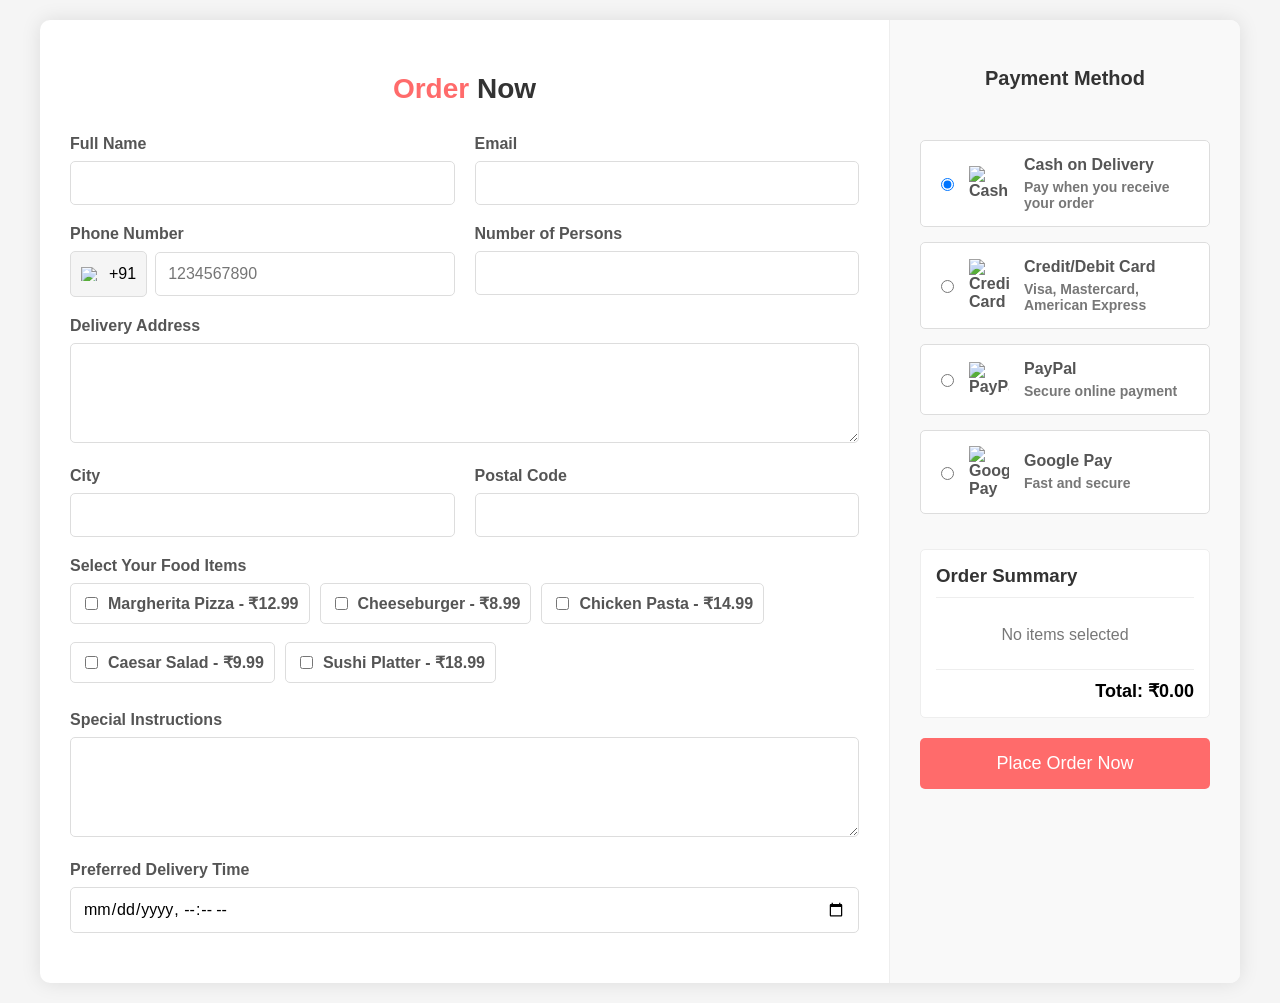
==== assets/order-food.html @ 18b4b3ba "added Order Food page" ====
<!DOCTYPE html>
<html lang="en">
<head>
    <meta charset="UTF-8">
    <meta name="viewport" content="width=device-width, initial-scale=1.0">
    <title>Order Food | Flavour Fusion</title>
    <!-- SweetAlert CSS -->
    <link rel="stylesheet" href="https://cdn.jsdelivr.net/npm/sweetalert2@11/dist/sweetalert2.min.css">
    <!-- <link rel="stylesheet" href="./style.css"> -->
    <style>
        * {
            box-sizing: border-box;
            font-family: 'Arial', sans-serif;
        }
        
        body {
            background-color: #f5f5f5;
            margin: 0;
            padding: 20px;
        }
        
        .order-container {
            display: flex;
            max-width: 1200px;
            margin: 0 auto;
            background: white;
            border-radius: 10px;
            box-shadow: 0 0 20px rgba(0,0,0,0.1);
            overflow: hidden;
        }
        
        .form-section {
            flex: 1;
            padding: 30px;
            border-right: 1px solid #eee;
        }
        
        .payment-section {
            width: 350px;
            padding: 30px;
            background: #f9f9f9;
            display: flex;
            flex-direction: column;
        }
        
        .heading {
            text-align: center;
            color: #333;
            margin-bottom: 30px;
            font-size: 28px;
        }
        
        .heading span {
            color: #ff6b6b;
        }
        
        .input-group {
            margin-bottom: 20px;
        }
        
        label {
            display: block;
            margin-bottom: 8px;
            font-weight: bold;
            color: #555;
        }
        
        input, select, textarea {
            width: 100%;
            padding: 12px;
            border: 1px solid #ddd;
            border-radius: 5px;
            font-size: 16px;
        }
        
        textarea {
            resize: vertical;
            min-height: 100px;
        }
        
        .payment-methods {
            margin-top: 30px;
        }
        
        .payment-title {
            font-size: 20px;
            margin-bottom: 20px;
            color: #333;
            text-align: center;
        }
        
        .payment-option {
            display: flex;
            align-items: center;
            margin-bottom: 15px;
            padding: 15px;
            background: white;
            border-radius: 5px;
            cursor: pointer;
            transition: all 0.3s;
            border: 1px solid #ddd;
        }
        
        .payment-option:hover {
            border-color: #ff6b6b;
        }
        
        .payment-option input {
            width: auto;
            margin-right: 15px;
        }
        
        .payment-logo {
            width: 40px;
            margin-right: 15px;
        }
        
        .payment-details {
            flex: 1;
        }
        
        .payment-name {
            font-weight: bold;
            margin-bottom: 5px;
        }
        
        .payment-desc {
            font-size: 14px;
            color: #777;
        }
        
        .btn-order {
            background: #ff6b6b;
            color: white;
            border: none;
            padding: 15px;
            width: 100%;
            font-size: 18px;
            border-radius: 5px;
            cursor: pointer;
            margin-top: 20px;
            transition: background 0.3s;
        }
        
        .btn-order:hover {
            background: #ff5252;
        }
        
        .form-row {
            display: flex;
            gap: 20px;
        }
        
        .form-row .input-group {
            flex: 1;
        }
        
        .input-group .phone-input-container {
            display: flex;
            align-items: center;
            gap: 8px;
        }

        .input-group .country-code {
            display: flex;
            align-items: center;
            background: #f5f5f5;
            border: 1px solid #ddd;
            border-radius: 5px;
            padding: 0 10px;
            height: 46px;
        }

        .input-group .country-code img {
            width: 20px;
            height: 14px;
            margin-right: 8px;
        }

        .input-group .country-code span {
            font-size: 16px;
        }

        .input-group input[type="tel"] {
            flex: 1;
            padding-left: 12px;
        }
        
        /* Food selection styles */
        .food-options {
            display: flex;
            flex-wrap: wrap;
            gap: 10px;
            margin-bottom: 20px;
        }
        
        .food-item {
            display: flex;
            align-items: center;
            padding: 10px;
            border: 1px solid #ddd;
            border-radius: 5px;
            cursor: pointer;
            transition: all 0.3s;
        }
        
        .food-item:hover {
            border-color: #ff6b6b;
        }
        
        .food-item.selected {
            background-color: #ffebee;
            border-color: #ff6b6b;
        }
        
        .food-item input {
            width: auto;
            margin-right: 10px;
        }
        
        /* Order summary styles */
        .order-summary {
            margin-top: 20px;
            padding: 15px;
            background: white;
            border-radius: 5px;
            border: 1px solid #eee;
        }
        
        .order-summary h3 {
            margin-top: 0;
            color: #333;
            border-bottom: 1px solid #eee;
            padding-bottom: 10px;
        }
        
        .selected-items {
            max-height: 200px;
            overflow-y: auto;
            margin-bottom: 15px;
        }
        
        .selected-item {
            display: flex;
            justify-content: space-between;
            padding: 8px 0;
            border-bottom: 1px dashed #eee;
        }
        
        .total-amount {
            font-weight: bold;
            font-size: 18px;
            text-align: right;
            margin-top: 15px;
            padding-top: 10px;
            border-top: 1px solid #eee;
        }
        
        .no-items {
            color: #777;
            text-align: center;
            padding: 10px;
        }
    </style>
</head>
<body>
    <section class="order" id="order">
        <div class="order-container">
            <!-- Left Side - Order Form -->
            <div class="form-section">
                <h1 class="heading"><span>Order</span> Now</h1>
                
                <form id="orderForm">
                    <div class="form-row">
                        <div class="input-group">
                            <label for="name">Full Name</label>
                            <input type="text" id="name" name="name" required>
                        </div>
                        <div class="input-group">
                            <label for="email">Email</label>
                            <input type="email" id="email" name="email" required>
                        </div>
                    </div>
                    
                    <div class="form-row">
                        <div class="input-group">
                            <label for="phone">Phone Number</label>
                            <div style="display: flex; align-items: center; gap: 8px;">
                                <div style="display: flex; align-items: center; background: #f5f5f5; border: 1px solid #ddd; border-radius: 5px; padding: 0 10px; height: 46px;">
                                    <img src="https://upload.wikimedia.org/wikipedia/en/thumb/4/41/Flag_of_India.svg/125px-Flag_of_India.svg.png" 
                                         alt="India Flag" 
                                         style="width: 20px; height: 14px; margin-right: 8px;">
                                    <span style="font-size: 16px;">+91</span>
                                </div>
                                <input type="tel" 
                                       id="phone" 
                                       name="phone" 
                                       pattern="[0-9]{10}" 
                                       maxlength="10" 
                                       required 
                                       style="flex: 1; padding-left: 12px;"
                                       placeholder="1234567890">
                            </div>
                        </div>
                        <div class="input-group">
                            <label for="persons">Number of Persons</label>
                            <input type="number" id="persons" name="persons" min="1" required>
                        </div>
                    </div>
                    
                    <div class="input-group">
                        <label for="address">Delivery Address</label>
                        <textarea id="address" name="address" required></textarea>
                    </div>
                    
                    <div class="form-row">
                        <div class="input-group">
                            <label for="city">City</label>
                            <input type="text" id="city" name="city" required>
                        </div>
                        <div class="input-group">
                            <label for="postal_code">Postal Code</label>
                            <input type="text" id="postal_code" name="postal_code" maxlength="6" required>
                        </div>
                    </div>
                    
                    <div class="input-group">
                        <label>Select Your Food Items</label>
                        <div class="food-options">
                            <label class="food-item">
                                <input type="checkbox" name="food" value="Margherita Pizza" data-price="12.99">
                                Margherita Pizza - ₹12.99
                            </label>
                            <label class="food-item">
                                <input type="checkbox" name="food" value="Cheeseburger" data-price="8.99">
                                Cheeseburger - ₹8.99
                            </label>
                            <label class="food-item">
                                <input type="checkbox" name="food" value="Chicken Pasta" data-price="14.99">
                                Chicken Pasta - ₹14.99
                            </label>
                            <label class="food-item">
                                <input type="checkbox" name="food" value="Caesar Salad" data-price="9.99">
                                Caesar Salad - ₹9.99
                            </label>
                            <label class="food-item">
                                <input type="checkbox" name="food" value="Sushi Platter" data-price="18.99">
                                Sushi Platter - ₹18.99
                            </label>
                        </div>
                    </div>
                    
                    <div class="input-group">
                        <label for="instructions">Special Instructions</label>
                        <textarea id="instructions" name="instructions"></textarea>
                    </div>
                    
                    <div class="input-group">
                        <label for="delivery_time">Preferred Delivery Time</label>
                        <input type="datetime-local" id="delivery_time" name="delivery_time" required>
                    </div>
                </form>
            </div>
            
            <!-- Right Side - Payment Options and Order Summary -->
            <div class="payment-section">
                <h2 class="payment-title">Payment Method</h2>
                
                <div class="payment-methods">
                    <label class="payment-option">
                        <input type="radio" name="payment" value="cash" checked>
                        <img src="https://cdn-icons-png.flaticon.com/512/270/270848.png" alt="Cash" class="payment-logo">
                        <div class="payment-details">
                            <div class="payment-name">Cash on Delivery</div>
                            <div class="payment-desc">Pay when you receive your order</div>
                        </div>
                    </label>
                    
                    <label class="payment-option">
                        <input type="radio" name="payment" value="credit_card">
                        <img src="https://cdn-icons-png.flaticon.com/512/179/179457.png" alt="Credit Card" class="payment-logo">
                        <div class="payment-details">
                            <div class="payment-name">Credit/Debit Card</div>
                            <div class="payment-desc">Visa, Mastercard, American Express</div>
                        </div>
                    </label>
                    
                    <label class="payment-option">
                        <input type="radio" name="payment" value="paypal">
                        <img src="https://cdn-icons-png.flaticon.com/512/174/174861.png" alt="PayPal" class="payment-logo">
                        <div class="payment-details">
                            <div class="payment-name">PayPal</div>
                            <div class="payment-desc">Secure online payment</div>
                        </div>
                    </label>
                    
                    <label class="payment-option">
                        <input type="radio" name="payment" value="google_pay">
                        <img src="https://cdn-icons-png.flaticon.com/512/2504/2504739.png" alt="Google Pay" class="payment-logo">
                        <div class="payment-details">
                            <div class="payment-name">Google Pay</div>
                            <div class="payment-desc">Fast and secure</div>
                        </div>
                    </label>
                </div>
                
                <!-- Order Summary -->
                <div class="order-summary">
                    <h3>Order Summary</h3>
                    <div class="selected-items" id="selectedItems">
                        <div class="no-items">No items selected</div>
                    </div>
                    <div class="total-amount" id="totalAmount">
                        Total: ₹0.00
                    </div>
                </div>
                
                <button type="button" class="btn-order" onclick="placeOrder()">Place Order Now</button>
            </div>
        </div>
    </section>

    <!-- SweetAlert JS -->
    <script src="https://cdn.jsdelivr.net/npm/sweetalert2@11"></script>
    <script>
        // Update order summary when food items are selected
        document.querySelectorAll('.food-item input[type="checkbox"]').forEach(checkbox => {
            checkbox.addEventListener('change', updateOrderSummary);
        });
        
        function updateOrderSummary() {
            const selectedItemsContainer = document.getElementById('selectedItems');
            const totalAmountElement = document.getElementById('totalAmount');
            
            // Get all selected food items
            const selectedItems = Array.from(document.querySelectorAll('.food-item input[type="checkbox"]:checked'));
            
            if (selectedItems.length === 0) {
                selectedItemsContainer.innerHTML = '<div class="no-items">No items selected</div>';
                totalAmountElement.textContent = 'Total: ₹0.00';
                return;
            }
            
            let total = 0;
            let itemsHTML = '';
            
            selectedItems.forEach(item => {
                const itemName = item.value;
                const itemPrice = parseFloat(item.dataset.price);
                total += itemPrice;
                
                itemsHTML += `
                    <div class="selected-item">
                        <span>${itemName}</span>
                        <span>₹${itemPrice.toFixed(2)}</span>
                    </div>
                `;
            });
            
            selectedItemsContainer.innerHTML = itemsHTML;
            totalAmountElement.textContent = `Total: ₹${total.toFixed(2)}`;
        }
        
        function placeOrder() {
            // Validate form
            const form = document.getElementById('orderForm');
            const selectedItems = Array.from(document.querySelectorAll('.food-item input[type="checkbox"]:checked'));
            
            if (!form.checkValidity()) {
                Swal.fire({
                    title: 'Oops...',
                    text: 'Please fill in all required fields!',
                    icon: 'error'
                });
                return;
            }
            
            if (selectedItems.length === 0) {
                Swal.fire({
                    title: 'Oops...',
                    text: 'Please select at least one food item!',
                    icon: 'error'
                });
                return;
            }
            
            // Get order details for confirmation
            const orderDetails = selectedItems.map(item => {
                return `${item.value} (₹${item.dataset.price})`;
            }).join('\n');
            
            const totalAmount = selectedItems.reduce((sum, item) => sum + parseFloat(item.dataset.price), 0);
            
            // Show order confirmation
            Swal.fire({
                title: 'Confirm Your Order',
                html: `<strong>Selected Items:</strong><br>${orderDetails.replace(/\n/g, '<br>')}<br><br>
                      <strong>Total Amount:</strong> ₹${totalAmount.toFixed(2)}`,
                icon: 'question',
                showCancelButton: true,
                confirmButtonText: 'Confirm Order',
                cancelButtonText: 'Cancel'
            }).then((result) => {
                if (result.isConfirmed) {
                    // If confirmed, show success message
                    Swal.fire({
                        title: 'Order Placed!',
                        text: 'Your order has been placed successfully!',
                        icon: 'success',
                        confirmButtonText: 'Great!'
                    }).then(() => {
                        // Reset form after successful order
                        form.reset();
                        document.querySelector('input[name="payment"][value="cash"]').checked = true;
                        // Clear selected items
                        document.querySelectorAll('.food-item input[type="checkbox"]').forEach(checkbox => {
                            checkbox.checked = false;
                        });
                        updateOrderSummary();
                    });
                }
            });
        }
    </script>
</body>
</html>
---- assets/style.css ----
@import url('https://fonts.googleapis.com/css2?family=Nunito:wght@200;300;400;600;700&display=swap');

:root {
    --red: #ff3838;

}

* {
    font-family: 'Nunito', sans-serif;
    margin: 0;
    padding: 0;
    box-sizing: border-box;
    outline: none;
    border: none;
    text-decoration: none;
    text-transform: capitalize;
    transition: all .2s linear;
}

*::selection {
    background: var(--red);
    color: #fff;
}

html {
    font-size: 62.5%;
    overflow-x: hidden;
    scroll-behavior: smooth;
    scroll-padding-top: 6rem;
}

body {
    background: #f7f7f7;

}

section {
    padding: 2rem 9%;
}

.heading {
    text-align: center;
    font-size: 3.5rem;
    padding: 1rem;
    color: #666;
}

.heading span {
    color: var(--red);
}

header {
    position: fixed;
    top: 0;
    left: 0;
    right: 0;
    z-index: 1000;
    display: flex;
    align-items: center;
    justify-content: space-between;
    background: #fff;
    padding: 2rem 9%;
    box-shadow: 0 .5rem 1rem rgba(0, 0, 0, 0.1);
}

.btn {
    display: inline-block;
    padding: .8rem 3rem;
    border: .2rem solid var(--red);
    color: var(--red);
    cursor: pointer;
    font-size: 1.7rem;
    border-radius: .5rem;
    position: relative;
    overflow: hidden;
    z-index: 0;
    margin-top: 1rem;
}

.btn::before {
    content: '';
    position: absolute;
    top: 0;
    right: 0;
    width: 0%;
    height: 100%;
    background: var(--red);
    transition: .3s linear;
    z-index: -1;
}

.btn:hover::before {
    width: 100%;
    left: 0;

}

.btn:hover {
    color: #fff;
}

.btn0 {
    display: inline-block;
    padding: 10px 20px;
    font-size: 16px;
    font-weight: bold;
    text-decoration: none;
    color: #ffffff;
    background-color: #ff3838;
    border: 2px solid #ff3838;
    border-radius: 5px;
}

header .logo {
    font-size: 2.5rem;
    font-weight: bolder;
    color: #666;
}

header .logo i {
    padding-right: .5rem;
    color: var(--red);
}

header .navbar a {
    font-size: 2rem;
    margin-left: 2rem;
    color: #666;
}

header .navbar a:hover {
    color: var(--red);
}

#menu-bar {
    font-size: 3rem;
    cursor: pointer;
    color: #666;
    border: .1rem solid #666;
    border-radius: .3rem;
    padding: .5rem 1.5rem;
    display: none;
}

.home {
    display: flex;
    flex-wrap: wrap;
    gap: 1.5rem;
    min-height: 100vh;
    align-items: center;
    background: url(images/home-bg.jpg) no-repeat;
    background-size: cover;
    background-position: center;
}

.home .content {
    flex: 1 1 40rem;
    padding-top: 6.5rem;
}

.home .image {
    flex: 1 1 40rem;
}

.home .image img {
    width: 100%;
    animation: float 3s linear infinite;
}

.home .content h3 {
    font-size: 5rem;
    color: #333;
}

.home .content p {
    font-size: 1.7rem;
    color: #666;
    padding: 1rem 0;
}

.speciality .box-container {
    display: flex;
    flex-wrap: wrap;
    gap: 1.5rem;
}

.speciality .box-container .box {
    flex: 1 1 40rem;
    position: relative;
    overflow: hidden;
    box-shadow: 0 .5rem 1rem rgba(0, 0, 0, .1);
    border: .1rem solid rgba(0, 0, 0, .3);
    cursor: pointer;
    border-radius: .5rem;
}

.speciality .box-container .box .image {
    height: 100%;
    width: 100%;
    object-fit: cover;
    position: absolute;
    top: -100%;
    left: 0;
}

.speciality .box-container .box .content {
    text-align: center;
    background: #fff;
    padding: 2rem;
}

.speciality .box-container .box .content img {
    margin: 1.5rem 0;
}

.speciality .box-container .box .content h3 {
    font-size: 2.5rem;
    color: #333;
}

.speciality .box-container .box .content p {
    font-size: 1.6rem;
    color: #666;
    padding: 1rem 0;
}

.speciality .box-container .box:hover .image {
    top: 0;
}

.speciality .box-container .box:hover .content {
    transform: translateY(100%);
}

.popular .box-container {
    display: flex;
    flex-wrap: wrap;
    gap: 1.5rem;
}

.popular .box-container .box {
    padding: 2rem;
    background: #fff;
    box-shadow: 0 .5rem 1rem rgba(0, 0, 0, 0.1);
    border: .1rem solid rgba(0, 0, 0, .3);
    border-radius: .5rem;
    text-align: center;
    flex: 1 1 40rem;
    position: relative;

}

.popular .box-container .box img {
    height: 25rem;
    object-fit: cover;
    width: 100%;
    border-radius: .5rem;
}

.popular .box-container .box .price {
    position: absolute;
    top: 3rem;
    left: 3rem;
    background: var(--red);
    color: #fff;
    font-size: 2rem;
    padding: .5rem 1rem;
    border-radius: .5rem;
}

.popular .box-container .box h3 {
    color: #333;
    font-size: 2.5rem;
    padding-top: 1rem;
}

.popular .box-container .box .stars i {
    color: gold;
    font-size: 1.7rem;
    padding: 1rem .1rem;
}

.steps {
    display: flex;
    flex-wrap: wrap;
    gap: 1.5rem;
    padding: 1rem;
}

.steps .box {
    flex: 1 1 25rem;
    padding: 1rem;
    text-align: center;

}

.steps .box img {
    border-radius: 50%;
    border: 1rem solid #fff;
    box-shadow: 0 .5rem 1rem rgba(0, 0, 0, 0.1);
}

.steps .box h3 {
    font-size: 3rem;
    color: #333;
    padding: 1rem;
}

.gallery .box-container {
    display: flex;
    flex-wrap: wrap;
    gap: 1.5rem;
}

.gallery .box-container .box {
    height: 25rem;
    flex: 1 1 40rem;
    border: 1rem solid #fff;
    box-shadow: 0 .5rem 1rem rgba(0, 0, 0, 0.1);
    border-radius: .5rem;
    position: relative;
    overflow: hidden;
}

.gallery .box-container .box img {
    height: 100%;
    width: 100%;
    object-fit: cover;
}

.gallery .box-container .box .content {
    position: absolute;
    top: -100%;
    left: 0;
    height: 100%;
    width: 100%;
    background: rgba(225, 225, 225, .9);
    padding: 2rem;
    padding-top: 5rem;
    text-align: center;

}

.gallery .box-container .box .content h3 {
    font-size: 2.5rem;
    color: #333;
}

.gallery .box-container .box .content p {
    font-size: 1.5rem;
    color: #666;
    padding: 1rem 0;
}

.gallery .box-container .box:hover .content {
    top: 0;
}

.review .box-container {
    display: flex;
    flex-wrap: wrap;
    gap: 1.5rem;
}

.review .box-container .box {
    text-align: center;
    padding: 2rem;
    border: 1rem solid #fff;
    box-shadow: 0 .5rem 1rem rgba(0, 0, 0, .3);
    border-radius: .5rem;
    flex: 1 1 30rem;
    background: #045372;
    margin-top: 6rem;

}

.review .box-container .box img {
    height: 12rem;
    width: 12rem;
    border-radius: 50%;
    border: 1rem solid #fff;
    margin-top: -8rem;
    object-fit: cover;
}

.review .box-container .box h3 {
    font-size: 2.5rem;
    color: #fff;
    padding: .5rem 0;
}

.review .box-container .box .stars i {
    font-size: 2rem;
    color: var(--red);
    padding: .5rem 0;
}

.review .box-container .box p {
    font-size: 1.7rem;
    color: #eee;
    padding: 1rem 0;
}

.order .row {
    display: flex;
    justify-content: center; /* This centers the form-container horizontally */
    padding: 2rem;
}

.form-container {
    width: 100%;
    max-width: 1000px; /* Same as your original width */
    box-shadow: 0 .5rem 1rem rgba(0, 0, 0, 0.1);
    background: #fff;
    padding: 1.5rem;
    border-radius: .5rem;
}

.order .row form {
    width: 100%;
}

.order .row form .inputBox {
    display: flex;
    justify-content: space-between;
    flex-wrap: wrap;
    /* gap: 1.5rem; Better than margin for spacing */
}

.order .row form .inputBox input,
.order .row form textarea {
    padding: 1rem;
    margin: 1rem 0;
    font-size: 1.7rem;
    color: #333;
    text-transform: none;
    border: .1rem solid rgba(0, 0, 0, .3);
    border-radius: .5rem;
    width: 100%;
}

.order .row form textarea {
    resize: none;
    height: 15rem;
}

.order .row form .btn0 {
    cursor: pointer;
    display: block; /* Makes the button a block element */
    margin: 20px auto 0; /* Centers the button horizontally */
    width: 240px;
    padding: 1rem;
}

/* Existing styles... */

.order .row form .inputBox select.food-select {
    padding: 1rem;
    margin: 1rem 0;
    font-size: 1.7rem;
    color: #333;
    border: .1rem solid rgba(0, 0, 0, .3);
    border-radius: .5rem;
    width: 100%;
}

.order .row form .payment-method {
    margin: 1.5rem 0;
}

.order .row form .payment-method h3 {
    font-size: 1.8rem;
    margin-bottom: 1rem;
    color: #333;
}

.order .row form .payment-method label {
    display: block;
    margin: 0.8rem 0;
    font-size: 1.6rem;
    cursor: pointer;
}

.order .row form .payment-method input[type="radio"] {
    margin-right: 1rem;
}

.order .row form input[type="datetime-local"] {
    padding: 1rem;
    margin: 1rem 0;
    font-size: 1.7rem;
    color: #333;
    border: .1rem solid rgba(0, 0, 0, .3);
    border-radius: .5rem;
    width: 100%;
}

/* Keep your existing button styles */

.footer {
    background-color: #f8f9fa;
    color: #333;
    padding: 50px 0;
    font-family: Arial, sans-serif;
}

.footer .credit {
    padding: 2.5rem 1rem;
    color: #000000;
    font-weight: normal;
    font-size: 2rem;
    text-align: center;
}

.footer .credit span {
    color: #0e21ce;
}

.container {
    display: flex;
    justify-content: space-around;
    max-width: 1200px;
    margin: 0 auto;
    margin-bottom: 20px;
}

.footer-content {
    flex: 1;
    padding: 0 20px;
    text-decoration: none;
}

.footer-content h3 {
    font-size: 20px;
    margin-bottom: 20px;
}

.footer-content ul {
    list-style: none;
    padding: 0;
}

.footer-content ul li {
    font-size: 16px;
    margin-bottom: 10px;
}

.footer-content ul li a {
    text-decoration: none;
    color: #333;
    transition: color 0.3s ease;
}

.footer-content ul li a:hover {
    color: #ff3838;
}

.social-icons {
    display: flex;
    padding: 0;
    justify-content: space-between; 
}
.social-icons li {
    margin-right: 10px;
    list-style: none; 
}

.social-icons a {
    color: #333;
    font-size: 24px;
    text-decoration: none;
    transition: color 0.3s ease;
}

.social-icons a:hover {
    color: #ff3838;
}

#scroll-top {
    position: fixed;
    top: -120%;
    right: 2rem;
    padding: .5rem 1.5rem;
    font-size: 4rem;
    background: var(--red);
    color: #ffffff;
    border-radius: .5rem;
    transition: .5s linear;
    z-index: 1000;
}

#scroll-top.active {
    top: calc(100% - 12rem);
}

.loader-container {
    position: fixed;
    top: 0;
    left: 0;
    z-index: 10000;
    background: #fff;
    display: flex;
    align-items: center;
    justify-content: center;
    height: 100%;
    width: 100%;
}

.loader-container.fade-out {
    top: -120%;
}

@keyframes float {

    0%,
    100% {
        transform: translateY(0rem);
    }

    50% {
        transform: translateY(3rem);
    }
}
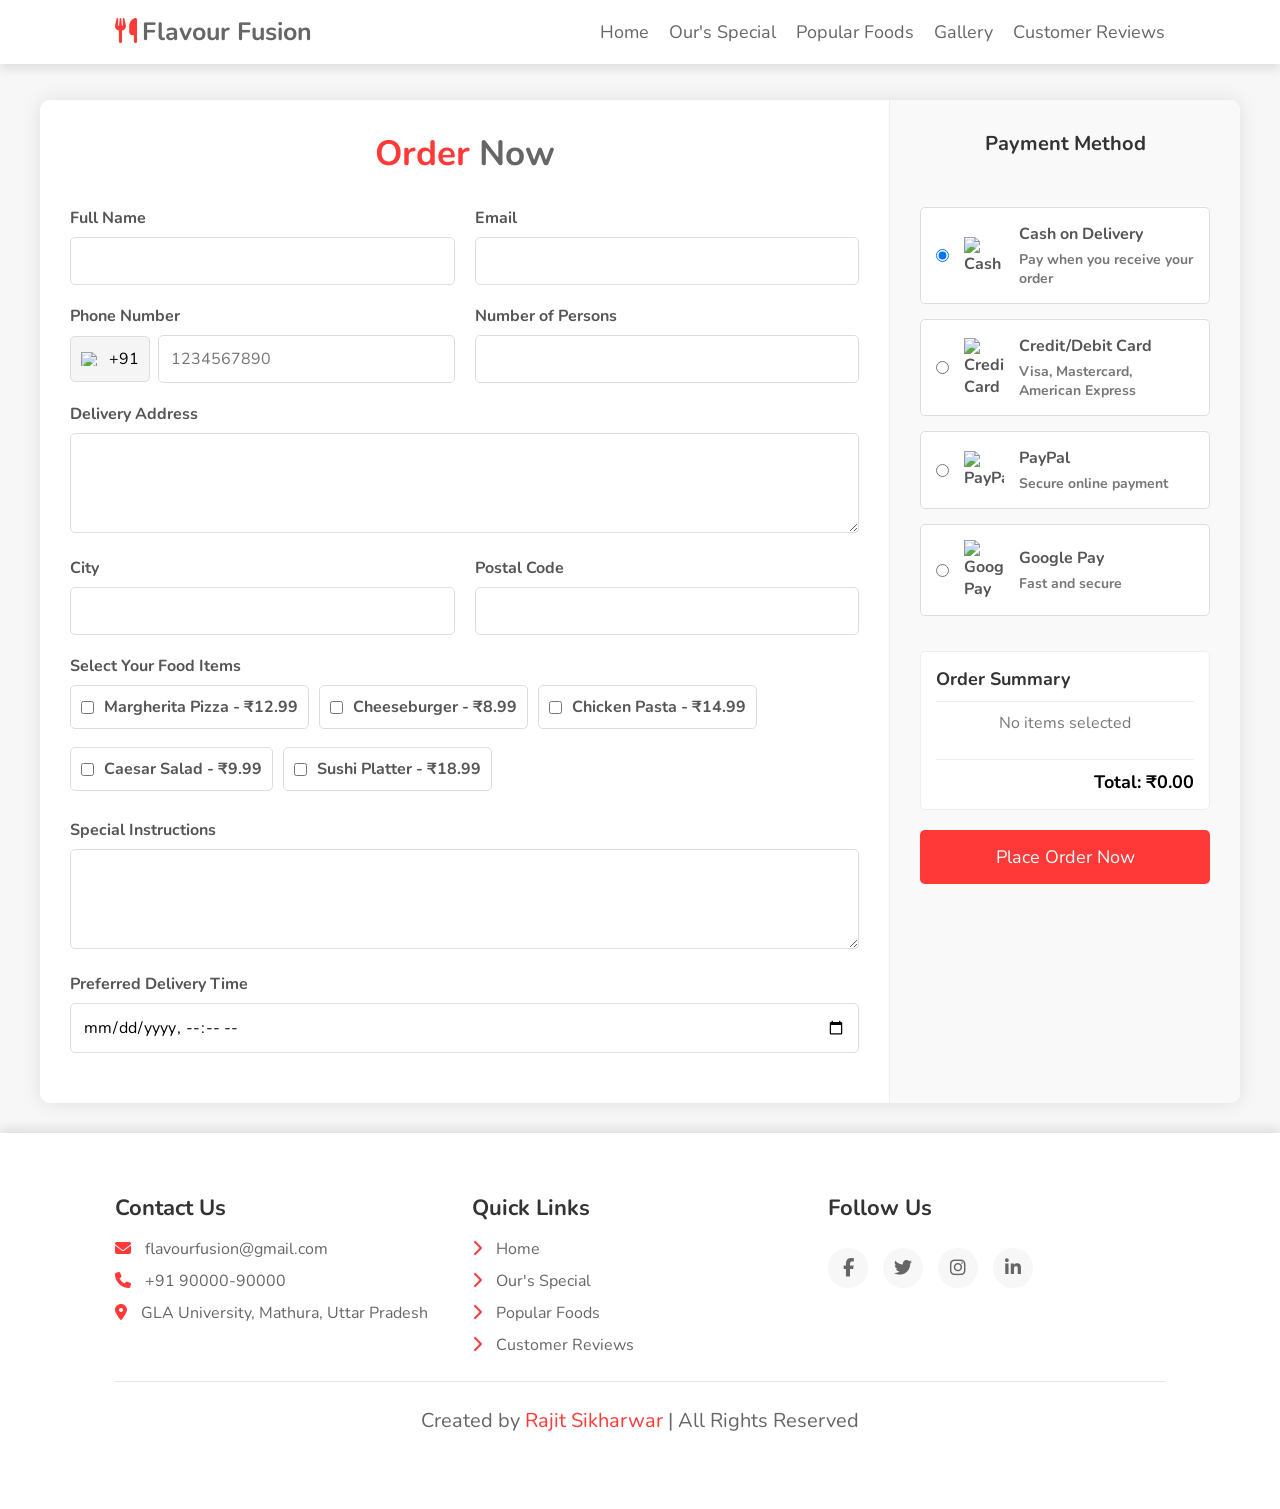
==== commit 3972629c: "updated Order Food page" ====
--- a/assets/order-food.html
+++ b/assets/order-food.html
@@ -6,264 +6,23 @@
     <title>Order Food | Flavour Fusion</title>
     <!-- SweetAlert CSS -->
     <link rel="stylesheet" href="https://cdn.jsdelivr.net/npm/sweetalert2@11/dist/sweetalert2.min.css">
-    <!-- <link rel="stylesheet" href="./style.css"> -->
-    <style>
-        * {
-            box-sizing: border-box;
-            font-family: 'Arial', sans-serif;
-        }
-        
-        body {
-            background-color: #f5f5f5;
-            margin: 0;
-            padding: 20px;
-        }
-        
-        .order-container {
-            display: flex;
-            max-width: 1200px;
-            margin: 0 auto;
-            background: white;
-            border-radius: 10px;
-            box-shadow: 0 0 20px rgba(0,0,0,0.1);
-            overflow: hidden;
-        }
-        
-        .form-section {
-            flex: 1;
-            padding: 30px;
-            border-right: 1px solid #eee;
-        }
-        
-        .payment-section {
-            width: 350px;
-            padding: 30px;
-            background: #f9f9f9;
-            display: flex;
-            flex-direction: column;
-        }
-        
-        .heading {
-            text-align: center;
-            color: #333;
-            margin-bottom: 30px;
-            font-size: 28px;
-        }
-        
-        .heading span {
-            color: #ff6b6b;
-        }
-        
-        .input-group {
-            margin-bottom: 20px;
-        }
-        
-        label {
-            display: block;
-            margin-bottom: 8px;
-            font-weight: bold;
-            color: #555;
-        }
-        
-        input, select, textarea {
-            width: 100%;
-            padding: 12px;
-            border: 1px solid #ddd;
-            border-radius: 5px;
-            font-size: 16px;
-        }
-        
-        textarea {
-            resize: vertical;
-            min-height: 100px;
-        }
-        
-        .payment-methods {
-            margin-top: 30px;
-        }
-        
-        .payment-title {
-            font-size: 20px;
-            margin-bottom: 20px;
-            color: #333;
-            text-align: center;
-        }
-        
-        .payment-option {
-            display: flex;
-            align-items: center;
-            margin-bottom: 15px;
-            padding: 15px;
-            background: white;
-            border-radius: 5px;
-            cursor: pointer;
-            transition: all 0.3s;
-            border: 1px solid #ddd;
-        }
-        
-        .payment-option:hover {
-            border-color: #ff6b6b;
-        }
-        
-        .payment-option input {
-            width: auto;
-            margin-right: 15px;
-        }
-        
-        .payment-logo {
-            width: 40px;
-            margin-right: 15px;
-        }
-        
-        .payment-details {
-            flex: 1;
-        }
-        
-        .payment-name {
-            font-weight: bold;
-            margin-bottom: 5px;
-        }
-        
-        .payment-desc {
-            font-size: 14px;
-            color: #777;
-        }
-        
-        .btn-order {
-            background: #ff6b6b;
-            color: white;
-            border: none;
-            padding: 15px;
-            width: 100%;
-            font-size: 18px;
-            border-radius: 5px;
-            cursor: pointer;
-            margin-top: 20px;
-            transition: background 0.3s;
-        }
-        
-        .btn-order:hover {
-            background: #ff5252;
-        }
-        
-        .form-row {
-            display: flex;
-            gap: 20px;
-        }
-        
-        .form-row .input-group {
-            flex: 1;
-        }
-        
-        .input-group .phone-input-container {
-            display: flex;
-            align-items: center;
-            gap: 8px;
-        }
-
-        .input-group .country-code {
-            display: flex;
-            align-items: center;
-            background: #f5f5f5;
-            border: 1px solid #ddd;
-            border-radius: 5px;
-            padding: 0 10px;
-            height: 46px;
-        }
-
-        .input-group .country-code img {
-            width: 20px;
-            height: 14px;
-            margin-right: 8px;
-        }
-
-        .input-group .country-code span {
-            font-size: 16px;
-        }
-
-        .input-group input[type="tel"] {
-            flex: 1;
-            padding-left: 12px;
-        }
-        
-        /* Food selection styles */
-        .food-options {
-            display: flex;
-            flex-wrap: wrap;
-            gap: 10px;
-            margin-bottom: 20px;
-        }
-        
-        .food-item {
-            display: flex;
-            align-items: center;
-            padding: 10px;
-            border: 1px solid #ddd;
-            border-radius: 5px;
-            cursor: pointer;
-            transition: all 0.3s;
-        }
-        
-        .food-item:hover {
-            border-color: #ff6b6b;
-        }
-        
-        .food-item.selected {
-            background-color: #ffebee;
-            border-color: #ff6b6b;
-        }
-        
-        .food-item input {
-            width: auto;
-            margin-right: 10px;
-        }
-        
-        /* Order summary styles */
-        .order-summary {
-            margin-top: 20px;
-            padding: 15px;
-            background: white;
-            border-radius: 5px;
-            border: 1px solid #eee;
-        }
-        
-        .order-summary h3 {
-            margin-top: 0;
-            color: #333;
-            border-bottom: 1px solid #eee;
-            padding-bottom: 10px;
-        }
-        
-        .selected-items {
-            max-height: 200px;
-            overflow-y: auto;
-            margin-bottom: 15px;
-        }
-        
-        .selected-item {
-            display: flex;
-            justify-content: space-between;
-            padding: 8px 0;
-            border-bottom: 1px dashed #eee;
-        }
-        
-        .total-amount {
-            font-weight: bold;
-            font-size: 18px;
-            text-align: right;
-            margin-top: 15px;
-            padding-top: 10px;
-            border-top: 1px solid #eee;
-        }
-        
-        .no-items {
-            color: #777;
-            text-align: center;
-            padding: 10px;
-        }
-    </style>
+    <link rel="stylesheet" href="https://use.fontawesome.com/releases/v5.15.4/css/all.css"
+        integrity="sha384-DyZ88mC6Up2uqS4h/KRgHuoeGwBcD4Ng9SiP4dIRy0EXTlnuz47vAwmeGwVChigm" crossorigin="anonymous">
+    <link rel="stylesheet" href="./order-food.css">
 </head>
 <body>
+    <!-- Header -->
+    <header>
+        <a href="#" class="logo"><i class="fas fa-utensils"></i>Flavour Fusion</a>
+        <nav class="navbar">
+            <a href="/">home</a>
+            <a href="../index.html#speciality">our's special</a>
+            <a href="../index.html#popular">popular foods</a>
+            <a href="../index.html#gallery">gallery</a>
+            <a href="../index.html#review">customer reviews</a>
+        </nav>
+    </header>
+
     <section class="order" id="order">
         <div class="order-container">
             <!-- Left Side - Order Form -->
@@ -417,6 +176,44 @@
                 
                 <button type="button" class="btn-order" onclick="placeOrder()">Place Order Now</button>
             </div>
+        </div>
+    </section>
+
+    <!-- Footer -->
+    <section class="footer">
+        <div class="container">
+            <div class="footer-content">
+                <h3>Contact Us</h3>
+                <ul>
+                    <li><i class="fas fa-envelope"></i> flavourfusion@gmail.com</li>
+                    <li><i class="fas fa-phone"></i> +91 90000-90000</li>
+                    <li><i class="fas fa-map-marker-alt"></i> GLA University, Mathura, Uttar Pradesh</li>
+                </ul>
+            </div>
+            
+            <div class="footer-content">
+                <h3>Quick Links</h3>
+                <ul>
+                    <li><a href="/"><i class="fas fa-chevron-right"></i> Home</a></li>
+                    <li><a href="#speciality"><i class="fas fa-chevron-right"></i> Our's Special</a></li>
+                    <li><a href="#popular"><i class="fas fa-chevron-right"></i> Popular Foods</a></li>
+                    <li><a href="#review"><i class="fas fa-chevron-right"></i> Customer Reviews</a></li>
+                </ul>
+            </div>
+            
+            <div class="footer-content">
+                <h3>Follow Us</h3>
+                <div class="social-icons">
+                    <a href="#"><i class="fab fa-facebook-f"></i></a>
+                    <a href="#"><i class="fab fa-twitter"></i></a>
+                    <a href="#"><i class="fab fa-instagram"></i></a>
+                    <a href="#"><i class="fab fa-linkedin-in"></i></a>
+                </div>
+            </div>
+        </div>
+        
+        <div class="credit">
+            Created by <span>Rajit Sikharwar</span> | All Rights Reserved
         </div>
     </section>
 
--- a/assets/order-food.css
+++ b/assets/order-food.css
@@ -0,0 +1,471 @@
+/* order-food.css */
+@import url('https://fonts.googleapis.com/css2?family=Nunito:wght@200;300;400;600;700&display=swap');
+@import url('https://cdnjs.cloudflare.com/ajax/libs/font-awesome/6.4.0/css/all.min.css');
+
+:root {
+    --red: #ff3838;
+}
+
+* {
+    font-family: 'Nunito', sans-serif;
+    margin: 0;
+    padding: 0;
+    box-sizing: border-box;
+    outline: none;
+    border: none;
+    text-decoration: none;
+    transition: all .2s linear;
+}
+
+html {
+    font-size: 62.5%;
+    overflow-x: hidden;
+    scroll-behavior: smooth;
+    scroll-padding-top: 6rem;
+}
+
+body {
+    background: #f7f7f7;
+    padding-top: 8rem;
+}
+
+/* Header Styles */
+header {
+    position: fixed;
+    top: 0;
+    left: 0;
+    right: 0;
+    z-index: 1000;
+    display: flex;
+    align-items: center;
+    justify-content: space-between;
+    background: #fff;
+    padding: 1.5rem 9%;
+    box-shadow: 0 .5rem 1rem rgba(0, 0, 0, 0.1);
+}
+
+header .logo {
+    font-size: 2.5rem;
+    font-weight: bolder;
+    color: #666;
+}
+
+header .logo i {
+    padding-right: .5rem;
+    color: var(--red);
+}
+
+header .navbar {
+    display: flex;
+    gap: 2rem;
+}
+
+header .navbar a {
+    font-size: 1.8rem;
+    color: #666;
+    text-transform: capitalize;
+}
+
+header .navbar a:hover {
+    color: var(--red);
+}
+
+/* Order Form Container */
+.order-container {
+    display: flex;
+    max-width: 1200px;
+    margin: 2rem auto;
+    background: white;
+    border-radius: 10px;
+    box-shadow: 0 0 20px rgba(0,0,0,0.1);
+    overflow: hidden;
+}
+
+.form-section {
+    flex: 1;
+    padding: 3rem;
+    border-right: 1px solid #eee;
+}
+
+.payment-section {
+    width: 350px;
+    padding: 3rem;
+    background: #f9f9f9;
+    display: flex;
+    flex-direction: column;
+}
+
+.heading {
+    text-align: center;
+    font-size: 3.5rem;
+    color: #666;
+    margin-bottom: 3rem;
+}
+
+.heading span {
+    color: var(--red);
+}
+
+/* Form Elements */
+.input-group {
+    margin-bottom: 20px;
+}
+
+label {
+    display: block;
+    margin-bottom: 8px;
+    font-weight: bold;
+    color: #555;
+    font-size: 1.6rem;
+}
+
+input, select, textarea {
+    width: 100%;
+    padding: 12px;
+    border: 1px solid #ddd;
+    border-radius: 5px;
+    font-size: 1.6rem;
+}
+
+textarea {
+    resize: vertical;
+    min-height: 100px;
+}
+
+.form-row {
+    display: flex;
+    gap: 20px;
+}
+
+.form-row .input-group {
+    flex: 1;
+}
+
+/* Phone Input */
+.input-group .phone-input-container {
+    display: flex;
+    align-items: center;
+    gap: 8px;
+}
+
+.input-group .country-code {
+    display: flex;
+    align-items: center;
+    background: #f5f5f5;
+    border: 1px solid #ddd;
+    border-radius: 5px;
+    padding: 0 10px;
+    height: 46px;
+}
+
+.input-group .country-code img {
+    width: 20px;
+    height: 14px;
+    margin-right: 8px;
+}
+
+.input-group .country-code span {
+    font-size: 1.6rem;
+}
+
+.input-group input[type="tel"] {
+    flex: 1;
+    padding-left: 12px;
+}
+
+/* Food Selection */
+.food-options {
+    display: flex;
+    flex-wrap: wrap;
+    gap: 10px;
+    margin-bottom: 20px;
+}
+
+.food-item {
+    display: flex;
+    align-items: center;
+    padding: 10px;
+    border: 1px solid #ddd;
+    border-radius: 5px;
+    cursor: pointer;
+    transition: all 0.3s;
+    font-size: 1.6rem;
+}
+
+.food-item:hover {
+    border-color: var(--red);
+}
+
+.food-item.selected {
+    background-color: #ffebee;
+    border-color: var(--red);
+}
+
+.food-item input {
+    width: auto;
+    margin-right: 10px;
+}
+
+/* Payment Methods */
+.payment-methods {
+    margin-top: 30px;
+}
+
+.payment-title {
+    font-size: 2rem;
+    margin-bottom: 20px;
+    color: #333;
+    text-align: center;
+}
+
+.payment-option {
+    display: flex;
+    align-items: center;
+    margin-bottom: 15px;
+    padding: 15px;
+    background: white;
+    border-radius: 5px;
+    cursor: pointer;
+    transition: all 0.3s;
+    border: 1px solid #ddd;
+}
+
+.payment-option:hover {
+    border-color: var(--red);
+}
+
+.payment-option input {
+    width: auto;
+    margin-right: 15px;
+}
+
+.payment-logo {
+    width: 40px;
+    margin-right: 15px;
+}
+
+.payment-details {
+    flex: 1;
+}
+
+.payment-name {
+    font-weight: bold;
+    margin-bottom: 5px;
+    font-size: 1.6rem;
+}
+
+.payment-desc {
+    font-size: 1.4rem;
+    color: #777;
+}
+
+/* Order Summary */
+.order-summary {
+    margin-top: 20px;
+    padding: 15px;
+    background: white;
+    border-radius: 5px;
+    border: 1px solid #eee;
+}
+
+.order-summary h3 {
+    margin-top: 0;
+    color: #333;
+    border-bottom: 1px solid #eee;
+    padding-bottom: 10px;
+    font-size: 1.8rem;
+}
+
+.selected-items {
+    max-height: 200px;
+    overflow-y: auto;
+    margin-bottom: 15px;
+}
+
+.selected-item {
+    display: flex;
+    justify-content: space-between;
+    padding: 8px 0;
+    border-bottom: 1px dashed #eee;
+    font-size: 1.6rem;
+}
+
+.total-amount {
+    font-weight: bold;
+    font-size: 1.8rem;
+    text-align: right;
+    margin-top: 15px;
+    padding-top: 10px;
+    border-top: 1px solid #eee;
+}
+
+.no-items {
+    color: #777;
+    text-align: center;
+    padding: 10px;
+    font-size: 1.6rem;
+}
+
+/* Order Button */
+.btn-order {
+    background: var(--red);
+    color: white;
+    border: none;
+    padding: 15px;
+    width: 100%;
+    font-size: 1.8rem;
+    border-radius: 5px;
+    cursor: pointer;
+    margin-top: 20px;
+    transition: background 0.3s;
+}
+
+.btn-order:hover {
+    background: #e62e2e;
+}
+
+/* Footer Styles */
+.footer {
+    background-color: #fff;
+    padding: 5rem 9%;
+    margin-top: 3rem;
+    box-shadow: 0 -.5rem 1rem rgba(0, 0, 0, 0.1);
+}
+
+.footer .container {
+    display: flex;
+    flex-wrap: wrap;
+    gap: 2rem;
+    max-width: 1200px;
+    margin: 0 auto;
+}
+
+.footer-content {
+    flex: 1 1 25rem;
+}
+
+.footer-content h3 {
+    font-size: 2.2rem;
+    color: #333;
+    padding: 1rem 0;
+    text-transform: capitalize;
+}
+
+.footer-content ul {
+    list-style: none;
+}
+
+.footer-content ul li {
+    font-size: 1.6rem;
+    color: #666;
+    padding: .5rem 0;
+}
+
+.footer-content ul li i {
+    margin-right: 1rem;
+    color: var(--red);
+}
+
+.footer-content ul li a {
+    color: #666;
+    display: block;
+}
+
+.footer-content ul li a:hover {
+    color: var(--red);
+    padding-left: .5rem;
+}
+
+.footer-content .social-icons {
+    display: flex;
+    gap: 1.5rem;
+    margin-top: 1.5rem;
+}
+
+.footer-content .social-icons a {
+    height: 4rem;
+    width: 4rem;
+    line-height: 4rem;
+    text-align: center;
+    background: #f7f7f7;
+    color: #666;
+    border-radius: 50%;
+    font-size: 1.8rem;
+}
+
+.footer-content .social-icons a:hover {
+    background: var(--red);
+    color: #fff;
+}
+
+.footer .credit {
+    text-align: center;
+    font-size: 2rem;
+    color: #666;
+    padding: 2.5rem 1rem;
+    margin-top: 2rem;
+    border-top: .1rem solid rgba(0,0,0,.1);
+}
+
+.footer .credit span {
+    color: var(--red);
+}
+
+/* SweetAlert Overrides */
+.swal2-popup {
+    font-size: 1.6rem !important;
+}
+
+.swal2-title {
+    font-size: 2.4rem !important;
+}
+
+.swal2-content {
+    font-size: 1.8rem !important;
+}
+
+.swal2-confirm, 
+.swal2-cancel {
+    font-size: 1.6rem !important;
+    padding: 1rem 2rem !important;
+}
+
+/* Responsive Design */
+@media (max-width: 991px) {
+    html {
+        font-size: 55%;
+    }
+    
+    header {
+        padding: 1.5rem 2rem;
+    }
+    
+    section {
+        padding: 2rem;
+    }
+}
+
+@media (max-width: 768px) {
+    .order-container {
+        flex-direction: column;
+    }
+    
+    .payment-section {
+        width: 100%;
+    }
+    
+    .footer .container {
+        flex-direction: column;
+    }
+}
+
+@media (max-width: 450px) {
+    html {
+        font-size: 50%;
+    }
+    
+    .form-row {
+        flex-direction: column;
+        gap: 0;
+    }
+}
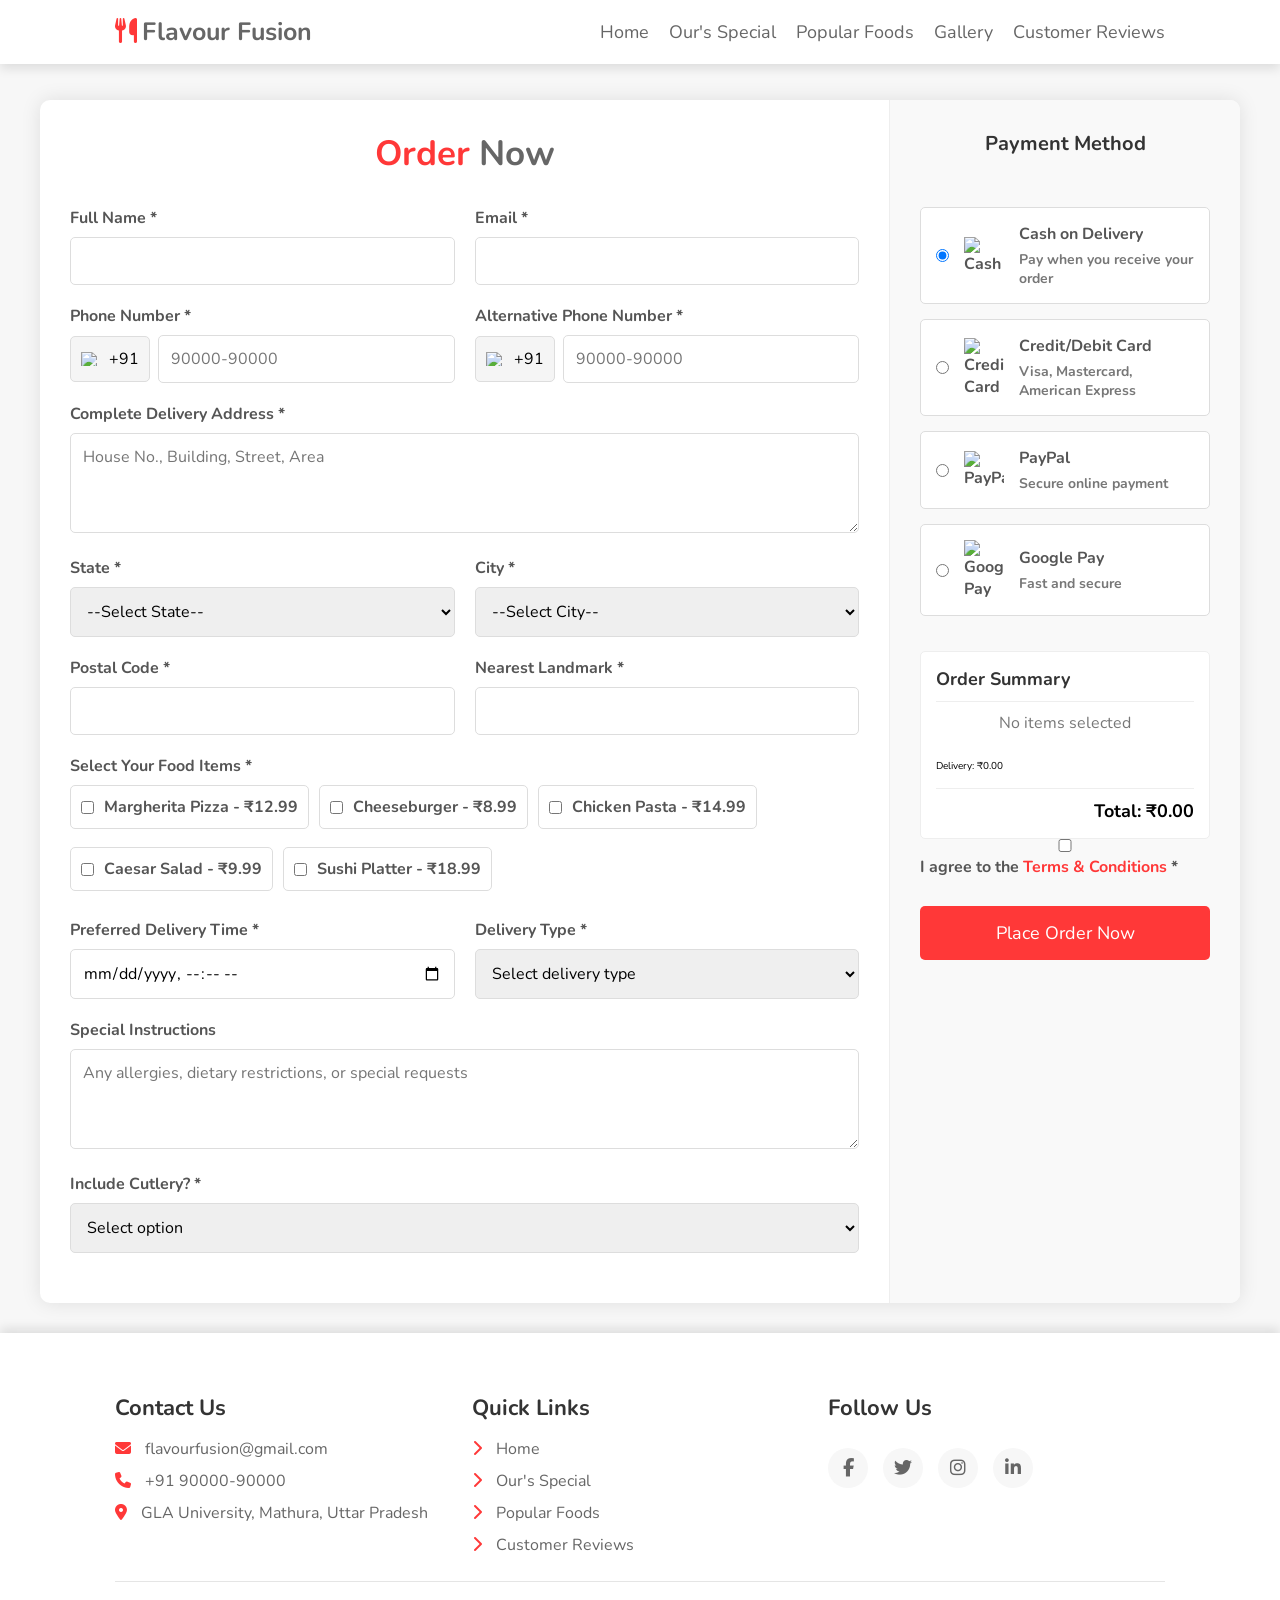
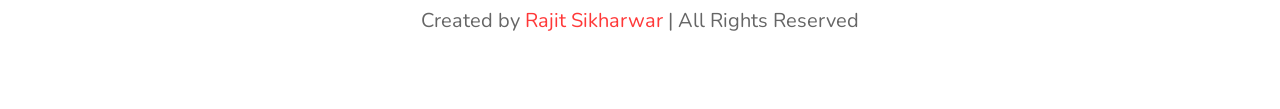
==== commit 6b2d2e6d: "Update order-food.html" ====
--- a/assets/order-food.html
+++ b/assets/order-food.html
@@ -30,20 +30,21 @@
                 <h1 class="heading"><span>Order</span> Now</h1>
                 
                 <form id="orderForm">
+                    <!-- Personal Information Section -->
                     <div class="form-row">
                         <div class="input-group">
-                            <label for="name">Full Name</label>
+                            <label for="name">Full Name <span class="required">*</span></label>
                             <input type="text" id="name" name="name" required>
                         </div>
                         <div class="input-group">
-                            <label for="email">Email</label>
+                            <label for="email">Email <span class="required">*</span></label>
                             <input type="email" id="email" name="email" required>
                         </div>
                     </div>
                     
                     <div class="form-row">
                         <div class="input-group">
-                            <label for="phone">Phone Number</label>
+                            <label for="phone">Phone Number <span class="required">*</span></label>
                             <div style="display: flex; align-items: center; gap: 8px;">
                                 <div style="display: flex; align-items: center; background: #f5f5f5; border: 1px solid #ddd; border-radius: 5px; padding: 0 10px; height: 46px;">
                                     <img src="https://upload.wikimedia.org/wikipedia/en/thumb/4/41/Flag_of_India.svg/125px-Flag_of_India.svg.png" 
@@ -58,33 +59,65 @@
                                        maxlength="10" 
                                        required 
                                        style="flex: 1; padding-left: 12px;"
-                                       placeholder="1234567890">
+                                       placeholder="90000-90000">
                             </div>
                         </div>
                         <div class="input-group">
-                            <label for="persons">Number of Persons</label>
-                            <input type="number" id="persons" name="persons" min="1" required>
-                        </div>
-                    </div>
-                    
+                            <label for="persons">Alternative Phone Number <span class="required">*</span></label>
+                            <div style="display: flex; align-items: center; gap: 8px;">
+                                <div style="display: flex; align-items: center; background: #f5f5f5; border: 1px solid #ddd; border-radius: 5px; padding: 0 10px; height: 46px;">
+                                    <img src="https://upload.wikimedia.org/wikipedia/en/thumb/4/41/Flag_of_India.svg/125px-Flag_of_India.svg.png" 
+                                         alt="India Flag" 
+                                         style="width: 20px; height: 14px; margin-right: 8px;">
+                                    <span style="font-size: 16px;">+91</span>
+                                </div>
+                                <input type="tel" 
+                                       id="altPhone" 
+                                       name="altPhone" 
+                                       pattern="[0-9]{10}" 
+                                       maxlength="10" 
+                                       required 
+                                       style="flex: 1; padding-left: 12px;"
+                                       placeholder="90000-90000">
+                            </div>
+                        </div>
+                    </div>
+                    
+                    <!-- Delivery Information Section -->
                     <div class="input-group">
-                        <label for="address">Delivery Address</label>
-                        <textarea id="address" name="address" required></textarea>
+                        <label for="address">Complete Delivery Address <span class="required">*</span></label>
+                        <textarea id="address" name="address" required placeholder="House No., Building, Street, Area"></textarea>
                     </div>
                     
                     <div class="form-row">
                         <div class="input-group">
-                            <label for="city">City</label>
-                            <input type="text" id="city" name="city" required>
-                        </div>
-                        <div class="input-group">
-                            <label for="postal_code">Postal Code</label>
+                            <label for="state">State <span class="required">*</span></label>
+                            <select id="state" name="state" required>
+                                <option value="" selected disabled>--Select State--</option>
+                            </select>
+                        </div>
+                        <div class="input-group">
+                            <label for="city">City <span class="required">*</span></label>
+                            <select id="city" name="city" required>
+                                <option value="" selected disabled>--Select City--</option>
+                            </select>
+                        </div>
+                    </div>
+                    
+                    <div class="form-row">
+                        <div class="input-group">
+                            <label for="postal_code">Postal Code <span class="required">*</span></label>
                             <input type="text" id="postal_code" name="postal_code" maxlength="6" required>
                         </div>
-                    </div>
-                    
+                        <div class="input-group">
+                            <label for="landmark">Nearest Landmark <span class="required">*</span></label>
+                            <input type="text" id="landmark" name="landmark" required>
+                        </div>
+                    </div>
+                    
+                    <!-- Order Details Section -->
                     <div class="input-group">
-                        <label>Select Your Food Items</label>
+                        <label>Select Your Food Items <span class="required">*</span></label>
                         <div class="food-options">
                             <label class="food-item">
                                 <input type="checkbox" name="food" value="Margherita Pizza" data-price="12.99">
@@ -109,14 +142,34 @@
                         </div>
                     </div>
                     
+                    <div class="form-row">
+                        <div class="input-group">
+                            <label for="delivery_time">Preferred Delivery Time <span class="required">*</span></label>
+                            <input type="datetime-local" id="delivery_time" name="delivery_time" required>
+                        </div>
+                        <div class="input-group">
+                            <label for="delivery_type">Delivery Type <span class="required">*</span></label>
+                            <select id="delivery_type" name="delivery_type" required>
+                                <option value="" disabled selected>Select delivery type</option>
+                                <option value="normal">Normal Delivery (60-90 mins)</option>
+                                <option value="express">Express Delivery (30-45 mins) + ₹50</option>
+                            </select>
+                        </div>
+                    </div>
+                    
+                    <!-- Special Requirements Section -->
                     <div class="input-group">
                         <label for="instructions">Special Instructions</label>
-                        <textarea id="instructions" name="instructions"></textarea>
+                        <textarea id="instructions" name="instructions" placeholder="Any allergies, dietary restrictions, or special requests"></textarea>
                     </div>
                     
                     <div class="input-group">
-                        <label for="delivery_time">Preferred Delivery Time</label>
-                        <input type="datetime-local" id="delivery_time" name="delivery_time" required>
+                        <label for="cutlery">Include Cutlery? <span class="required">*</span></label>
+                        <select id="cutlery" name="cutlery" required>
+                            <option value="" disabled selected>Select option</option>
+                            <option value="yes">Yes, please include cutlery</option>
+                            <option value="no">No, I don't need cutlery</option>
+                        </select>
                     </div>
                 </form>
             </div>
@@ -169,9 +222,17 @@
                     <div class="selected-items" id="selectedItems">
                         <div class="no-items">No items selected</div>
                     </div>
+                    <div class="delivery-charge" id="deliveryCharge">
+                        Delivery: ₹0.00
+                    </div>
                     <div class="total-amount" id="totalAmount">
                         Total: ₹0.00
                     </div>
+                </div>
+                
+                <div class="terms-checkbox">
+                    <input type="checkbox" id="terms" name="terms" required>
+                    <label for="terms">I agree to the <a href="#" style="color: var(--red);">Terms & Conditions</a> <span class="required">*</span></label>
                 </div>
                 
                 <button type="button" class="btn-order" onclick="placeOrder()">Place Order Now</button>
@@ -225,26 +286,34 @@
             checkbox.addEventListener('change', updateOrderSummary);
         });
         
+        // Update delivery type change
+        document.getElementById('delivery_type').addEventListener('change', updateOrderSummary);
+        
         function updateOrderSummary() {
             const selectedItemsContainer = document.getElementById('selectedItems');
             const totalAmountElement = document.getElementById('totalAmount');
+            const deliveryChargeElement = document.getElementById('deliveryCharge');
             
             // Get all selected food items
             const selectedItems = Array.from(document.querySelectorAll('.food-item input[type="checkbox"]:checked'));
+            const deliveryType = document.getElementById('delivery_type').value;
             
             if (selectedItems.length === 0) {
                 selectedItemsContainer.innerHTML = '<div class="no-items">No items selected</div>';
                 totalAmountElement.textContent = 'Total: ₹0.00';
+                deliveryChargeElement.textContent = 'Delivery: ₹0.00';
                 return;
             }
             
-            let total = 0;
+            let foodTotal = 0;
+            let deliveryCharge = 0;
             let itemsHTML = '';
             
+            // Calculate food total
             selectedItems.forEach(item => {
                 const itemName = item.value;
                 const itemPrice = parseFloat(item.dataset.price);
-                total += itemPrice;
+                foodTotal += itemPrice;
                 
                 itemsHTML += `
                     <div class="selected-item">
@@ -254,14 +323,23 @@
                 `;
             });
             
+            // Calculate delivery charge
+            if (deliveryType === 'express') {
+                deliveryCharge = 50;
+            }
+            
+            const grandTotal = foodTotal + deliveryCharge;
+            
             selectedItemsContainer.innerHTML = itemsHTML;
-            totalAmountElement.textContent = `Total: ₹${total.toFixed(2)}`;
+            deliveryChargeElement.textContent = `Delivery: ₹${deliveryCharge.toFixed(2)}`;
+            totalAmountElement.textContent = `Total: ₹${grandTotal.toFixed(2)}`;
         }
         
         function placeOrder() {
             // Validate form
             const form = document.getElementById('orderForm');
             const selectedItems = Array.from(document.querySelectorAll('.food-item input[type="checkbox"]:checked'));
+            const termsChecked = document.getElementById('terms').checked;
             
             if (!form.checkValidity()) {
                 Swal.fire({
@@ -281,28 +359,56 @@
                 return;
             }
             
+            if (!termsChecked) {
+                Swal.fire({
+                    title: 'Terms & Conditions',
+                    text: 'Please agree to the Terms & Conditions to proceed',
+                    icon: 'error'
+                });
+                return;
+            }
+            
             // Get order details for confirmation
             const orderDetails = selectedItems.map(item => {
                 return `${item.value} (₹${item.dataset.price})`;
             }).join('\n');
             
-            const totalAmount = selectedItems.reduce((sum, item) => sum + parseFloat(item.dataset.price), 0);
+            const deliveryType = document.getElementById('delivery_type').value;
+            const deliveryText = deliveryType === 'express' ? 'Express Delivery (+₹50)' : 'Normal Delivery';
+            
+            const foodTotal = selectedItems.reduce((sum, item) => sum + parseFloat(item.dataset.price), 0);
+            const deliveryCharge = deliveryType === 'express' ? 50 : 0;
+            const grandTotal = foodTotal + deliveryCharge;
             
             // Show order confirmation
             Swal.fire({
                 title: 'Confirm Your Order',
-                html: `<strong>Selected Items:</strong><br>${orderDetails.replace(/\n/g, '<br>')}<br><br>
-                      <strong>Total Amount:</strong> ₹${totalAmount.toFixed(2)}`,
+                html: `
+                    <strong>Selected Items:</strong><br>${orderDetails.replace(/\n/g, '<br>')}<br><br>
+                    <strong>Delivery Type:</strong> ${deliveryText}<br>
+                    <strong>Food Total:</strong> ₹${foodTotal.toFixed(2)}<br>
+                    <strong>Delivery Charge:</strong> ₹${deliveryCharge.toFixed(2)}<br>
+                    <strong>Total Amount:</strong> ₹${grandTotal.toFixed(2)}<br><br>
+                    <strong>Delivery Address:</strong><br>
+                    ${document.getElementById('address').value}<br>
+                    ${document.getElementById('city').value}, ${document.getElementById('state').value} - ${document.getElementById('postal_code').value}<br>
+                    Landmark: ${document.getElementById('landmark').value}
+                `,
                 icon: 'question',
                 showCancelButton: true,
                 confirmButtonText: 'Confirm Order',
-                cancelButtonText: 'Cancel'
+                cancelButtonText: 'Cancel',
+                scrollbarPadding: false
             }).then((result) => {
                 if (result.isConfirmed) {
                     // If confirmed, show success message
                     Swal.fire({
                         title: 'Order Placed!',
-                        text: 'Your order has been placed successfully!',
+                        html: `
+                            <p>Your order has been placed successfully!</p>
+                            <p>Estimated delivery time: ${getDeliveryTime()}</p>
+                            <p>Order ID: #${Math.floor(100000 + Math.random() * 900000)}</p>
+                        `,
                         icon: 'success',
                         confirmButtonText: 'Great!'
                     }).then(() => {
@@ -313,11 +419,105 @@
                         document.querySelectorAll('.food-item input[type="checkbox"]').forEach(checkbox => {
                             checkbox.checked = false;
                         });
+                        document.getElementById('terms').checked = false;
                         updateOrderSummary();
                     });
                 }
             });
         }
+        
+        function getDeliveryTime() {
+            const deliveryType = document.getElementById('delivery_type').value;
+            const deliveryTime = document.getElementById('delivery_time').value;
+            
+            if (deliveryTime) {
+                const deliveryDate = new Date(deliveryTime);
+                const now = new Date();
+                
+                // If delivery time is in the future
+                if (deliveryDate > now) {
+                    const options = { hour: '2-digit', minute: '2-digit' };
+                    return `Today by ${deliveryDate.toLocaleTimeString('en-IN', options)}`;
+                }
+            }
+            
+            // Default estimate based on delivery type
+            if (deliveryType === 'express') {
+                return 'Within 30-45 minutes';
+            } else {
+                return 'Within 60-90 minutes';
+            }
+        }
+
+
+         // Sample data; expand this with full dataset as needed
+         const statesData = [
+            { "name": "Andaman and Nicobar Islands", "cities": ["Port Blair", "Havelock Island", "Neil Island"] },
+            { "name": "Andhra Pradesh", "cities": ["Visakhapatnam", "Vijayawada", "Guntur"] },
+            { "name": "Arunachal Pradesh", "cities": ["Itanagar", "Naharlagun", "Pasighat"] },
+            { "name": "Assam", "cities": ["Guwahati", "Dibrugarh", "Silchar"] },
+            { "name": "Bihar", "cities": ["Patna", "Gaya", "Bhagalpur"] },
+            { "name": "Chandigarh", "cities": ["Chandigarh"] },
+            { "name": "Chhattisgarh", "cities": ["Raipur", "Bilaspur", "Durg"] },
+            { "name": "Dadra and Nagar Haveli and Daman and Diu", "cities": ["Daman", "Diu", "Silvassa"] },
+            { "name": "Delhi", "cities": ["New Delhi", "Dwarka", "Rohini"] },
+            { "name": "Goa", "cities": ["Panaji", "Margao", "Mapusa"] },
+            { "name": "Gujarat", "cities": ["Ahmedabad", "Surat", "Vadodara"] },
+            { "name": "Haryana", "cities": ["Gurgaon", "Faridabad", "Ambala"] },
+            { "name": "Himachal Pradesh", "cities": ["Shimla", "Dharamshala", "Kullu"] },
+            { "name": "Jammu and Kashmir", "cities": ["Srinagar", "Jammu", "Leh"] },
+            { "name": "Jharkhand", "cities": ["Ranchi", "Jamshedpur", "Dhanbad"] },
+            { "name": "Karnataka", "cities": ["Bengaluru", "Mysuru", "Mangalore"] },
+            { "name": "Kerala", "cities": ["Thiruvananthapuram", "Kochi", "Kozhikode"] },
+            { "name": "Ladakh", "cities": ["Leh", "Kargil"] },
+            { "name": "Lakshadweep", "cities": ["Kavaratti", "Agatti", "Minicoy"] },
+            { "name": "Madhya Pradesh", "cities": ["Bhopal", "Indore", "Gwalior"] },
+            { "name": "Maharashtra", "cities": ["Mumbai", "Pune", "Nagpur"] },
+            { "name": "Manipur", "cities": ["Imphal", "Thoubal", "Churachandpur"] },
+            { "name": "Meghalaya", "cities": ["Shillong", "Tura", "Jowai"] },
+            { "name": "Mizoram", "cities": ["Aizawl", "Lunglei", "Champhai"] },
+            { "name": "Nagaland", "cities": ["Kohima", "Dimapur", "Mokokchung"] },
+            { "name": "Odisha", "cities": ["Bhubaneswar", "Cuttack", "Sambalpur"] },
+            { "name": "Puducherry", "cities": ["Puducherry", "Karaikal", "Mahe"] },
+            { "name": "Punjab", "cities": ["Chandigarh", "Amritsar", "Ludhiana"] },
+            { "name": "Rajasthan", "cities": ["Jaipur", "Udaipur", "Jodhpur"] },
+            { "name": "Sikkim", "cities": ["Gangtok", "Namchi", "Pelling"] },
+            { "name": "Tamil Nadu", "cities": ["Chennai", "Coimbatore", "Madurai"] },
+            { "name": "Telangana", "cities": ["Hyderabad", "Warangal", "Nizamabad"] },
+            { "name": "Tripura", "cities": ["Agartala", "Udaipur", "Ambassa"] },
+            { "name": "Uttar Pradesh", "cities": ["Lucknow", "Kanpur", "Varanasi"] },
+            { "name": "Uttarakhand", "cities": ["Dehradun", "Haridwar", "Nainital"] },
+            { "name": "West Bengal", "cities": ["Asansol","Kolkata", "Siliguri", "Durgapur"] }
+        ];
+
+        const stateSelect = document.getElementById('state');
+        const citySelect = document.getElementById('city');
+
+        // Populate state dropdown
+        statesData.forEach(state => {
+            const option = document.createElement('option');
+            option.value = state.name;
+            option.textContent = state.name;
+            stateSelect.appendChild(option);
+        });
+
+        // Update city dropdown based on selected state
+        stateSelect.addEventListener('change', function() {
+            const selectedState = this.value;
+            const state = statesData.find(s => s.name === selectedState);
+
+            // Clear existing cities
+            citySelect.innerHTML = '<option value="">--Select City--</option>';
+
+            if (state) {
+                state.cities.forEach(city => {
+                    const option = document.createElement('option');
+                    option.value = city;
+                    option.textContent = city;
+                    citySelect.appendChild(option);
+                });
+            }
+        });
     </script>
 </body>
 </html>
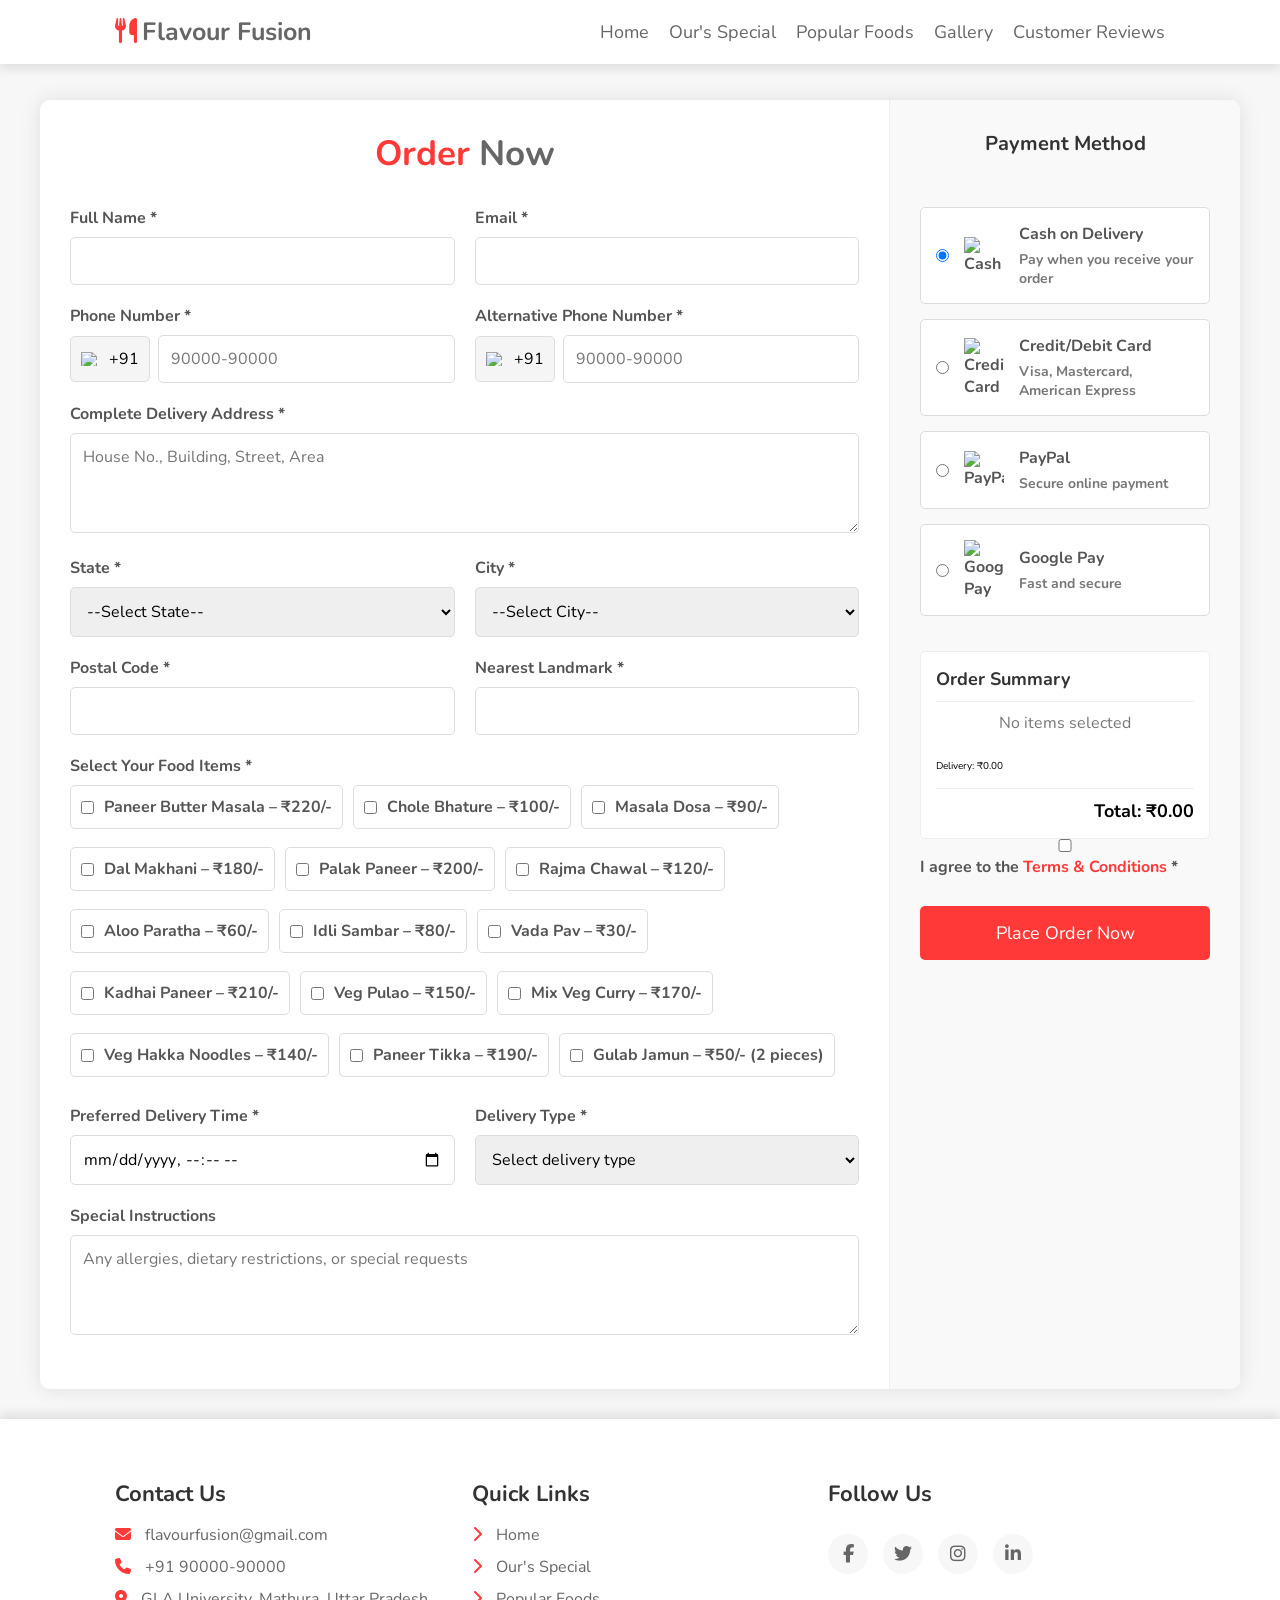
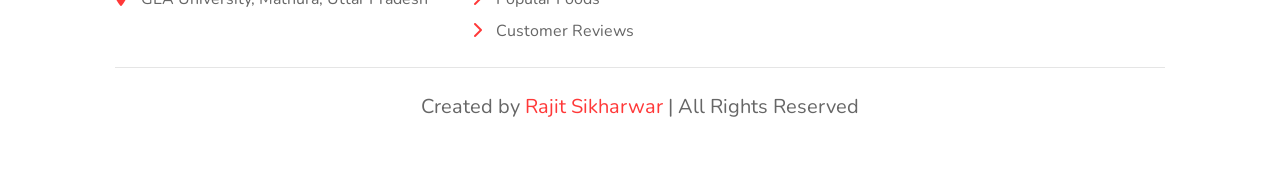
==== commit 15c1f937: "added items and sql file" ====
--- a/assets/order-food.html
+++ b/assets/order-food.html
@@ -120,25 +120,71 @@
                         <label>Select Your Food Items <span class="required">*</span></label>
                         <div class="food-options">
                             <label class="food-item">
-                                <input type="checkbox" name="food" value="Margherita Pizza" data-price="12.99">
-                                Margherita Pizza - ₹12.99
-                            </label>
-                            <label class="food-item">
-                                <input type="checkbox" name="food" value="Cheeseburger" data-price="8.99">
-                                Cheeseburger - ₹8.99
-                            </label>
-                            <label class="food-item">
-                                <input type="checkbox" name="food" value="Chicken Pasta" data-price="14.99">
-                                Chicken Pasta - ₹14.99
-                            </label>
-                            <label class="food-item">
-                                <input type="checkbox" name="food" value="Caesar Salad" data-price="9.99">
-                                Caesar Salad - ₹9.99
-                            </label>
-                            <label class="food-item">
-                                <input type="checkbox" name="food" value="Sushi Platter" data-price="18.99">
-                                Sushi Platter - ₹18.99
-                            </label>
+                                <input type="checkbox" name="food" value="Paneer Butter Masala" data-price="220">
+                                Paneer Butter Masala – ₹220/-
+                            </label>
+                            <label class="food-item">
+                                <input type="checkbox" name="food" value="Chole Bhature" data-price="100">
+                                Chole Bhature – ₹100/-
+                            </label>
+                            <label class="food-item">
+                                <input type="checkbox" name="food" value="Masala Dosa" data-price="90">
+                                Masala Dosa – ₹90/-
+                            </label>
+                            <label class="food-item">
+                                <input type="checkbox" name="food" value="Dal Makhani" data-price="180">
+                                Dal Makhani – ₹180/-
+                            </label>
+                            <label class="food-item">
+                                <input type="checkbox" name="food" value="Palak Paneer" data-price="200">
+                                Palak Paneer – ₹200/-
+                            </label>
+                            <label class="food-item">
+                                <input type="checkbox" name="food" value="Rajma Chawal" data-price="120">
+                                Rajma Chawal – ₹120/-
+                            </label>
+                            <label class="food-item">
+                                <input type="checkbox" name="food" value="Aloo Paratha" data-price="60">
+                                Aloo Paratha – ₹60/-
+                            </label>
+                            <label class="food-item">
+                                <input type="checkbox" name="food" value="Idli Sambar" data-price="80">
+                                Idli Sambar – ₹80/-
+                            </label>
+                            <label class="food-item">
+                                <input type="checkbox" name="food" value="Vada Pav" data-price="30">
+                                Vada Pav – ₹30/-
+                            </label>
+                            <label class="food-item">
+                                <input type="checkbox" name="food" value="Kadhai Paneer" data-price="210">
+                                Kadhai Paneer – ₹210/-
+                            </label>
+                            <label class="food-item">
+                                <input type="checkbox" name="food" value="Veg Pulao" data-price="150">
+                                Veg Pulao – ₹150/-
+                            </label>
+                            <label class="food-item">
+                                <input type="checkbox" name="food" value="Mix Veg Curry" data-price="170">
+                                Mix Veg Curry – ₹170/-
+                            </label>
+                            <label class="food-item">
+                                <input type="checkbox" name="food" value="Veg Hakka Noodles" data-price="140">
+                                Veg Hakka Noodles – ₹140/-
+                            </label>
+                            <label class="food-item">
+                                <input type="checkbox" name="food" value="Paneer Tikka" data-price="190">
+                                Paneer Tikka – ₹190/-
+                            </label>
+                            <label class="food-item">
+                                <input type="checkbox" name="food" value="Gulab Jamun" data-price="50">
+                                Gulab Jamun – ₹50/- (2 pieces)
+                            </label>
+
+                            <!-- Sample -->
+                            <!-- <label class="food-item">
+                                <input type="checkbox" name="food" value="" data-price="">
+                                
+                            </label> -->
                         </div>
                     </div>
                     
@@ -163,14 +209,6 @@
                         <textarea id="instructions" name="instructions" placeholder="Any allergies, dietary restrictions, or special requests"></textarea>
                     </div>
                     
-                    <div class="input-group">
-                        <label for="cutlery">Include Cutlery? <span class="required">*</span></label>
-                        <select id="cutlery" name="cutlery" required>
-                            <option value="" disabled selected>Select option</option>
-                            <option value="yes">Yes, please include cutlery</option>
-                            <option value="no">No, I don't need cutlery</option>
-                        </select>
-                    </div>
                 </form>
             </div>
             
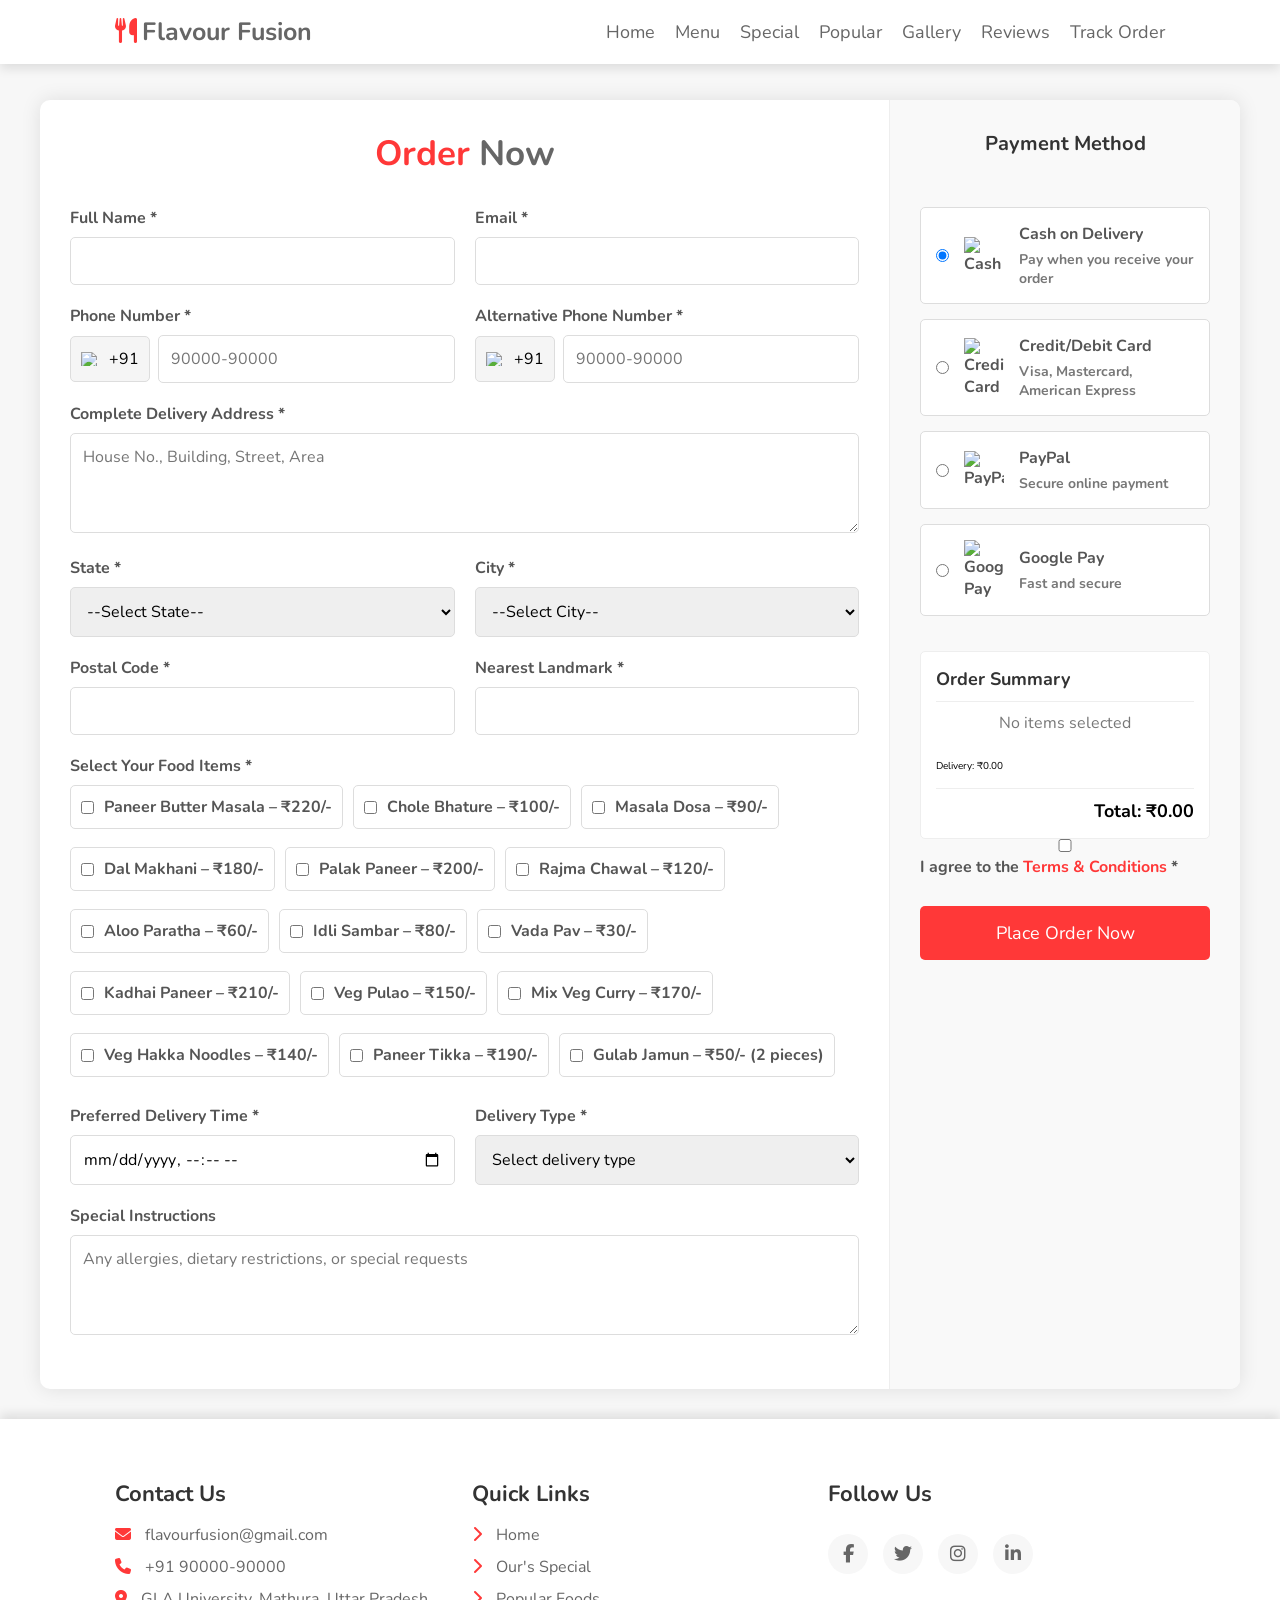
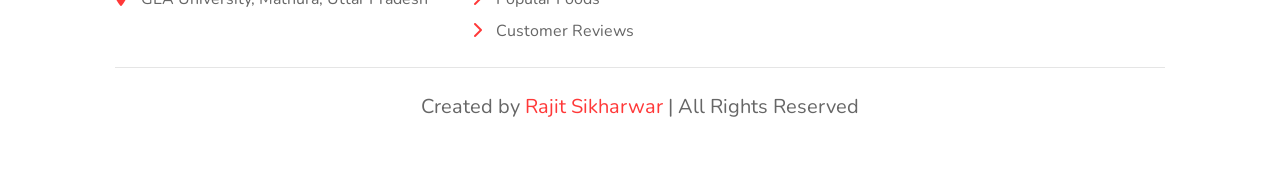
==== commit 9fa10015: "added all dashboard with best best UI" ====
--- a/assets/order-food.html
+++ b/assets/order-food.html
@@ -15,11 +15,13 @@
     <header>
         <a href="#" class="logo"><i class="fas fa-utensils"></i>Flavour Fusion</a>
         <nav class="navbar">
-            <a href="/">home</a>
-            <a href="../index.html#speciality">our's special</a>
-            <a href="../index.html#popular">popular foods</a>
+            <a href="../index.html">home</a>
+            <a href="./menu.html">menu</a>
+            <a href="../index.html#speciality">special</a>
+            <a href="../index.html#popular">popular</a>
             <a href="../index.html#gallery">gallery</a>
-            <a href="../index.html#review">customer reviews</a>
+            <a href="../index.html#review">reviews</a>
+            <a href="./order-track.php">Track Order</a>
         </nav>
     </header>
 
@@ -29,7 +31,7 @@
             <div class="form-section">
                 <h1 class="heading"><span>Order</span> Now</h1>
                 
-                <form id="orderForm">
+                <form id="orderForm" action="./order-food.php" method="POST">
                     <!-- Personal Information Section -->
                     <div class="form-row">
                         <div class="input-group">
@@ -374,118 +376,128 @@
         }
         
         function placeOrder() {
-            // Validate form
-            const form = document.getElementById('orderForm');
-            const selectedItems = Array.from(document.querySelectorAll('.food-item input[type="checkbox"]:checked'));
-            const termsChecked = document.getElementById('terms').checked;
-            
-            if (!form.checkValidity()) {
-                Swal.fire({
-                    title: 'Oops...',
-                    text: 'Please fill in all required fields!',
-                    icon: 'error'
+        // Validate form
+        const form = document.getElementById('orderForm');
+        const selectedItems = Array.from(document.querySelectorAll('.food-item input[type="checkbox"]:checked'));
+        const termsChecked = document.getElementById('terms').checked;
+        
+        if (!form.checkValidity()) {
+            Swal.fire({
+                title: 'Oops...',
+                text: 'Please fill in all required fields!',
+                icon: 'error'
+            });
+            return;
+        }
+        
+        if (selectedItems.length === 0) {
+            Swal.fire({
+                title: 'Oops...',
+                text: 'Please select at least one food item!',
+                icon: 'error'
+            });
+            return;
+        }
+        
+        if (!termsChecked) {
+            Swal.fire({
+                title: 'Terms & Conditions',
+                text: 'Please agree to the Terms & Conditions to proceed',
+                icon: 'error'
+            });
+            return;
+        }
+        
+        // Get order details for confirmation
+        const orderDetails = selectedItems.map(item => {
+            return `${item.value} (₹${item.dataset.price})`;
+        }).join('\n');
+        
+        const deliveryType = document.getElementById('delivery_type').value;
+        const deliveryText = deliveryType === 'express' ? 'Express Delivery (+₹50)' : 'Normal Delivery';
+        
+        const foodTotal = selectedItems.reduce((sum, item) => sum + parseFloat(item.dataset.price), 0);
+        const deliveryCharge = deliveryType === 'express' ? 50 : 0;
+        const grandTotal = foodTotal + deliveryCharge;
+        
+        // Show order confirmation
+        Swal.fire({
+            title: 'Confirm Your Order',
+            html: `
+                <strong>Selected Items:</strong><br>${orderDetails.replace(/\n/g, '<br>')}<br><br>
+                <strong>Delivery Type:</strong> ${deliveryText}<br>
+                <strong>Food Total:</strong> ₹${foodTotal.toFixed(2)}<br>
+                <strong>Delivery Charge:</strong> ₹${deliveryCharge.toFixed(2)}<br>
+                <strong>Total Amount:</strong> ₹${grandTotal.toFixed(2)}<br><br>
+                <strong>Delivery Address:</strong><br>
+                ${document.getElementById('address').value}<br>
+                ${document.getElementById('city').value}, ${document.getElementById('state').value} - ${document.getElementById('postal_code').value}<br>
+                Landmark: ${document.getElementById('landmark').value}
+            `,
+            icon: 'question',
+            showCancelButton: true,
+            confirmButtonText: 'Confirm Order',
+            cancelButtonText: 'Cancel',
+            scrollbarPadding: false
+        }).then((result) => {
+            if (result.isConfirmed) {
+                // Create FormData object
+                const formData = new FormData(form);
+                
+                // Add selected food items to form data
+                selectedItems.forEach(item => {
+                    formData.append('food[]', item.value);
                 });
-                return;
+                
+                // Submit form via AJAX
+                fetch('order-food.php', {
+                    method: 'POST',
+                    body: formData
+                })
+                .then(response => response.json())
+                .then(data => {
+                    if (data.success) {
+                        // Show success message with actual order ID from database
+                        Swal.fire({
+                            title: 'Order Placed!',
+                            html: `
+                                <p>Your order has been placed successfully!</p>
+                                <p>Estimated delivery time: ${data.delivery_time}</p>
+                                <p>Order ID: #${data.order_id}</p>
+                            `,
+                            icon: 'success',
+                            confirmButtonText: 'Great!'
+                        }).then(() => {
+                            // Reset form after successful order
+                            form.reset();
+                            document.querySelector('input[name="payment"][value="cash"]').checked = true;
+                            // Clear selected items
+                            document.querySelectorAll('.food-item input[type="checkbox"]').forEach(checkbox => {
+                                checkbox.checked = false;
+                            });
+                            document.getElementById('terms').checked = false;
+                            updateOrderSummary();
+                        });
+                    } else {
+                        // Show error message
+                        Swal.fire({
+                            title: 'Error',
+                            text: data.errors.join('\n'),
+                            icon: 'error'
+                        });
+                    }
+                })
+                .catch(error => {
+                    Swal.fire({
+                        title: 'Error',
+                        text: 'An error occurred while processing your order. Please try again.',
+                        icon: 'error'
+                    });
+                    console.error('Error:', error);
+                });
             }
-            
-            if (selectedItems.length === 0) {
-                Swal.fire({
-                    title: 'Oops...',
-                    text: 'Please select at least one food item!',
-                    icon: 'error'
-                });
-                return;
-            }
-            
-            if (!termsChecked) {
-                Swal.fire({
-                    title: 'Terms & Conditions',
-                    text: 'Please agree to the Terms & Conditions to proceed',
-                    icon: 'error'
-                });
-                return;
-            }
-            
-            // Get order details for confirmation
-            const orderDetails = selectedItems.map(item => {
-                return `${item.value} (₹${item.dataset.price})`;
-            }).join('\n');
-            
-            const deliveryType = document.getElementById('delivery_type').value;
-            const deliveryText = deliveryType === 'express' ? 'Express Delivery (+₹50)' : 'Normal Delivery';
-            
-            const foodTotal = selectedItems.reduce((sum, item) => sum + parseFloat(item.dataset.price), 0);
-            const deliveryCharge = deliveryType === 'express' ? 50 : 0;
-            const grandTotal = foodTotal + deliveryCharge;
-            
-            // Show order confirmation
-            Swal.fire({
-                title: 'Confirm Your Order',
-                html: `
-                    <strong>Selected Items:</strong><br>${orderDetails.replace(/\n/g, '<br>')}<br><br>
-                    <strong>Delivery Type:</strong> ${deliveryText}<br>
-                    <strong>Food Total:</strong> ₹${foodTotal.toFixed(2)}<br>
-                    <strong>Delivery Charge:</strong> ₹${deliveryCharge.toFixed(2)}<br>
-                    <strong>Total Amount:</strong> ₹${grandTotal.toFixed(2)}<br><br>
-                    <strong>Delivery Address:</strong><br>
-                    ${document.getElementById('address').value}<br>
-                    ${document.getElementById('city').value}, ${document.getElementById('state').value} - ${document.getElementById('postal_code').value}<br>
-                    Landmark: ${document.getElementById('landmark').value}
-                `,
-                icon: 'question',
-                showCancelButton: true,
-                confirmButtonText: 'Confirm Order',
-                cancelButtonText: 'Cancel',
-                scrollbarPadding: false
-            }).then((result) => {
-                if (result.isConfirmed) {
-                    // If confirmed, show success message
-                    Swal.fire({
-                        title: 'Order Placed!',
-                        html: `
-                            <p>Your order has been placed successfully!</p>
-                            <p>Estimated delivery time: ${getDeliveryTime()}</p>
-                            <p>Order ID: #${Math.floor(100000 + Math.random() * 900000)}</p>
-                        `,
-                        icon: 'success',
-                        confirmButtonText: 'Great!'
-                    }).then(() => {
-                        // Reset form after successful order
-                        form.reset();
-                        document.querySelector('input[name="payment"][value="cash"]').checked = true;
-                        // Clear selected items
-                        document.querySelectorAll('.food-item input[type="checkbox"]').forEach(checkbox => {
-                            checkbox.checked = false;
-                        });
-                        document.getElementById('terms').checked = false;
-                        updateOrderSummary();
-                    });
-                }
-            });
-        }
-        
-        function getDeliveryTime() {
-            const deliveryType = document.getElementById('delivery_type').value;
-            const deliveryTime = document.getElementById('delivery_time').value;
-            
-            if (deliveryTime) {
-                const deliveryDate = new Date(deliveryTime);
-                const now = new Date();
-                
-                // If delivery time is in the future
-                if (deliveryDate > now) {
-                    const options = { hour: '2-digit', minute: '2-digit' };
-                    return `Today by ${deliveryDate.toLocaleTimeString('en-IN', options)}`;
-                }
-            }
-            
-            // Default estimate based on delivery type
-            if (deliveryType === 'express') {
-                return 'Within 30-45 minutes';
-            } else {
-                return 'Within 60-90 minutes';
-            }
-        }
+        });
+    }
 
 
          // Sample data; expand this with full dataset as needed
